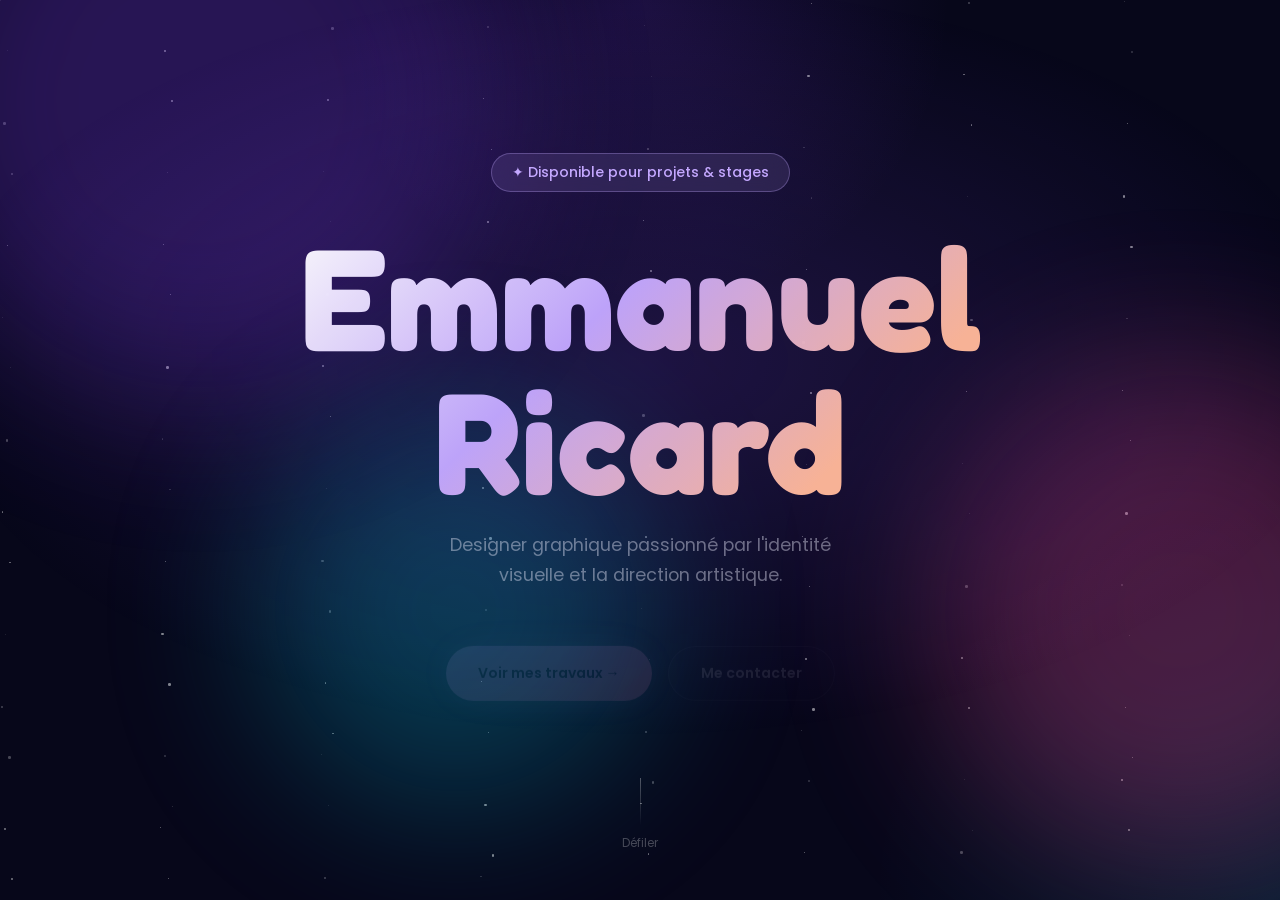
==== index.html @ 305074a3 "tab correction" ====
<!doctype html>
<html lang="fr">
<head>
  <!-- figma:head-start -->
  <meta charset="UTF-8" />
  <meta name="viewport" content="width=device-width, initial-scale=1.0" />
  <title>Emmanuel Ricard — Designer Graphique</title>
  <!-- figma:head-end -->
  <link rel="preconnect" href="https://fonts.googleapis.com" />
  <link rel="preconnect" href="https://fonts.gstatic.com" crossorigin />
  <link href="https://fonts.googleapis.com/css2?family=Fredoka:wght@400;600;700&family=Poppins:wght@300;400;500;600&display=swap" rel="stylesheet" />
  <link rel="stylesheet" href="./css/variables.css" />
  <link rel="stylesheet" href="./css/base.css" />
  <link rel="stylesheet" href="./css/layout.css" />
  <link rel="stylesheet" href="./css/composants/proj-card.css" />
  <link rel="stylesheet" href="./css/composants/caroussel.css" />
  <link rel="stylesheet" href="./css/composants/lightbox.css" />
  <link rel="stylesheet" href="./css/composants/navigation.css" />
</head>
<body>

<!-- figma:body-start -->
<!-- Stars -->
<div id="stars"></div>
<!-- Orbs -->
<div class="orb" style="width:600px;height:600px;background:#7c3aed;top:-200px;left:-100px"></div>
<div class="orb" style="width:500px;height:500px;background:#ec4899;top:40%;right:-150px"></div>
<div class="orb" style="width:400px;height:400px;background:#06b6d4;bottom:10%;left:20%"></div>

<!-- ══ ACCUEIL ══════════════════════════════════════════════════════════ -->
<div id="page-home" class="page">

  <!-- Hero -->
  <section id="hero">
    <div class="hero-badge">✦ Disponible pour projets & stages</div>
    <h1 class="hero-title">Emmanuel<br>Ricard</h1>
    <p class="hero-sub">Designer graphique passionné par l'identité visuelle et la direction artistique.</p>
    <div class="hero-btns">
      <button class="btn-primary bubble" onclick="scrollToId('work')">Voir mes travaux →</button>
      <button class="btn-ghost  bubble" onclick="scrollToId('contact')">Me contacter</button>
    </div>
    <div class="scroll-hint"><div class="scroll-line"></div>Défiler</div>
  </section>

  <!-- projets -->
  <section id="work">
    <div class="sec-header">
      <p class="label" style="color:var(--peach)">✦ Projets</p>
      <h2>Ce que je crée</h2>
    </div>
    <div class="projects-grid" id="projects-grid"></div>
  </section>

  <!-- Skills -->
  <section id="skills">
    <div class="tools-box">
      <p class="label" style="color:var(--peach)">✦ Outils</p>
      <h2 class="sec-title" style="margin-bottom:48px">Ce avec quoi je travaille.</h2>
      <div id="tools-list"></div>
    </div>
  </section>

  <!-- À propos -->
  <section id="about">
    <div class="about-grid">
      <div class="about-panel">
        <div class="about-card about-card--title">
          <p class="label" style="color:var(--lavender)">✦ À propos</p>
          <h2 class="sec-title">Designer graphique, <span>créatif et curieux.</span></h2>
        </div>
        <div class="about-card about-card--text">
          <p class="body-text">Je suis Emmanuel Ricard, étudiant en design graphique avec une passion pour les univers visuels forts et expressifs. Mon approche mêle rigueur typographique, sens des couleurs et une sensibilité aux tendances actuelles.</p>
          <p class="body-text">Je cherche à rejoindre une équipe ambitieuse où je pourrai contribuer à des projets de branding, de communication ou de design numérique.</p>
        </div>
      </div>
    </div>
  </section>

  <!-- Contact -->
  <section id="contact">
    <div class="contact-card">
      <p class="label" style="color:var(--lavender)">✦ Contact</p>
      <h2 class="contact-title">Travaillons ensemble.</h2>
      <p class="contact-sub">Tu as un projet, une mission ou un stage à proposer ? Je serais ravi d'en parler.</p>
      <div class="contact-btns">
        <a href="mailto:ricard.emmanuel@pm.me" class="btn-primary bubble">✉ ricard.emmanuel@pm.me</a>
        <a href="#" class="btn-ghost bubble">↓ Télécharger mon CV</a>
      </div>
    </div>
    <div class="footer">© 2026 Emmanuel Ricard — Designer Graphique</div>
  </section>
</div>

<!-- ══ PROJETS ════════════════════════════════════════════════════════ -->
<div id="page-project" class="page hidden">
  <div class="proj-hero">
    <img id="ph-img" src="" alt="" />
    <div class="proj-hero-overlay"></div>
    <div class="proj-hero-shimmer"></div>
    <div class="proj-hero-cat" id="ph-cat"></div>
    <div class="proj-hero-text">
      <p class="proj-hero-label" id="ph-label"></p>
      <div class="proj-hero-headline">
        <h1 class="proj-hero-title" id="ph-title"></h1>
        <p class="proj-hero-date" id="ph-date"></p>
      </div>
    </div>
  </div>

  <div class="proj-content">
    <div class="resumé-block bubble" id="ph-resumé"></div>

    <p class="label" style="color:var(--lavender);margin-bottom:24px">✦ Informations du projet</p>
    <div class="meta-grid" id="ph-meta"></div>

    <div class="desc-grid">
      <div>
        <p class="label" style="color:var(--mint);margin-bottom:20px">✦ Mandat du cours</p>
        <div class="desc-block bubble" id="ph-prof" style="background:rgba(127,240,228,.05);border:1px solid rgba(127,240,228,.15)"></div>
      </div>
      <div>
        <p class="label" style="color:var(--peach);margin-bottom:20px">✦ Ma réalisation</p>
        <div class="desc-block bubble" id="ph-perso" style="background:rgba(255,184,154,.05);border:1px solid rgba(255,184,154,.15)"></div>
      </div>
    </div>

    <div id="ph-galleries">
      <div id="ph-carousel" class="carousel" style="display:none">
        <p class="label" style="color:var(--mint);margin-bottom:20px">✦ Galerie</p>
        <div class="carousel-track-wrap">
          <div class="carousel-track" id="carousel-track"></div>
          <button class="carousel-arrow carousel-prev" id="carousel-prev">‹</button>
          <button class="carousel-arrow carousel-next" id="carousel-next">›</button>
        </div>
        <div class="carousel-dots" id="carousel-dots"></div>
        <div class="gallery-preview" id="gallery-preview"></div>
      </div>

      <div id="ph-carousel-archive" class="carousel" style="display:none">
        <p class="label" style="color:var(--peach);margin-bottom:20px">✦ Anciennes interfaces</p>
        <div class="carousel-track-wrap">
          <div class="carousel-track" id="carousel-archive-track"></div>
          <button class="carousel-arrow carousel-prev" id="carousel-archive-prev">‹</button>
          <button class="carousel-arrow carousel-next" id="carousel-archive-next">›</button>
        </div>
        <div class="carousel-dots" id="carousel-archive-dots"></div>
        <div class="gallery-preview" id="gallery-archive-preview"></div>
      </div>
    </div>

    <div id="ph-video-wrap" class="video-wrap" style="display:none">
      <p class="label" style="color:var(--lavender);margin-bottom:20px">✦ Vidéo</p>
      <div class="video-frame">
        <iframe id="ph-video" src="" allow="accelerometer; autoplay; clipboard-write; encrypted-media; gyroscope; picture-in-picture" allowfullscreen></iframe>
      </div>
    </div>

    <div id="ph-sources" class="sources-section" style="display:none">
      <p class="label" style="color:var(--lavender);margin-bottom:20px">✦ Sources</p>
      <div class="sources-grid" id="ph-sources-list"></div>
    </div>

    <div id="ph-cta" class="cta-section">
      <h2 id="ph-cta-title" class="cta-title">Expériencer le jeu</h2>
      <p id="ph-cta-sub" class="cta-sub">Disponible sur itch.io — navigateur</p>
      <a id="ph-link" href="#" target="_blank" rel="noopener noreferrer" class="btn-itch bubble">
        <span>Voir sur itch.io</span><span>↗</span>
      </a>
    </div>
  </div>
</div>

<button id="proj-top-back" class="nav-btn active proj-top-back" type="button">← Retour</button>

<!-- Burger (mobile) -->
<button id="burger-btn" aria-label="Menu">
  <span></span><span></span><span></span>
</button>
<div id="burger-menu">
  <button class="burger-item active" data-target="hero">Accueil</button>
  <button class="burger-item" data-target="work">Projets</button>
  <button class="burger-item" data-target="skills">Outils</button>
  <button class="burger-item" data-target="about">À propos</button>
  <button class="burger-item" data-target="contact">Contact</button>
</div>

<!-- bas Nav -->
<nav id="bottom-nav">
  <button class="nav-btn active" data-target="hero">Accueil</button>
  <button class="nav-btn" data-target="work">Projets</button>
  <button class="nav-btn" data-target="skills">Outils</button>
  <button class="nav-btn" data-target="about">À propos</button>
  <button class="nav-btn" data-target="contact">Contact</button>
</nav>

<!-- Projets Nav -->
<nav id="proj-nav">
  <button class="nav-btn active" id="proj-nav-back">← Retour</button>
  <div class="proj-nav-divider"></div>
  <button class="nav-btn active" id="proj-switcher-btn">
    <span class="burger-icon"><span></span><span></span><span></span></span>Projets
  </button>
</nav>

<!-- Changer projet Menu -->
<div id="proj-switcher-menu">
  <div id="proj-switcher-list"></div>
</div>
<!-- figma:body-end -->

<!-- GSAP -->
<script src="https://cdnjs.cloudflare.com/ajax/libs/gsap/3.12.5/gsap.min.js"></script>
<script src="./js/data.js?v=2"></script>
<script src="./js/main.js?v=7"></script>
</body>
</html>
---- css/variables.css ----
:root {
  --bg:       #07071a;
  --lavender: #c4a8ff;
  --peach:    #ffb89a;
  --mint:     #7ff0e4;
  --white:    #f0f0ff;
  --fd: 'Fredoka', sans-serif;
  --fb: 'Poppins', sans-serif;
}
---- css/base.css ----
*, *::before, *::after { box-sizing: border-box; margin: 0; padding: 0; }

html, body {
  height: 100%;
  min-height: 100%;
  margin: 0;
  background: var(--bg);
  color: var(--white);
  font-family: var(--fb);
  scroll-behavior: smooth;
}

body {
  overflow: hidden;
  background:
    radial-gradient(circle at top, rgba(124, 58, 237, 0.18), transparent 28%),
    radial-gradient(circle at bottom right, rgba(6, 182, 212, 0.12), transparent 26%),
    var(--bg);
}

html {
  overflow: hidden;
}

* {
  box-sizing: border-box;
  scrollbar-width: none;
}

*::-webkit-scrollbar {
  display: none;
}

img {
  display: block;
  max-width: 100%;
}

a, button, input, textarea, select {
  font: inherit;
}

button {
  border: none;
  background: none;
  color: inherit;
}

:is(a, button, input, textarea, select, [tabindex]):focus {
  outline: none;
}

:is(a, button, input, textarea, select, [tabindex]):focus-visible {
  outline: 2px solid transparent;
  box-shadow:
    0 0 0 2px rgba(7, 7, 26, .95),
    0 0 0 5px rgba(196, 168, 255, .42),
    0 0 0 9px rgba(255, 143, 212, .18);
}

#hero:focus,
#hero:focus-visible,
#work:focus,
#work:focus-visible,
#skills:focus,
#skills:focus-visible,
#about:focus,
#about:focus-visible,
#contact:focus,
#contact:focus-visible {
  outline: none;
  border-radius: 2rem;
  box-shadow:
    0 0 0 2px rgba(7, 7, 26, .95),
    0 0 0 4px rgba(127, 240, 228, .24),
    0 0 0 8px rgba(196, 168, 255, .30),
    0 0 0 12px rgba(255, 143, 212, .16);
}

body, button, a {
  -webkit-tap-highlight-color: transparent;
}

.sec-title {
  font-family: var(--fd);
}

/* ── Pages ─────────────────────────────────────────────────────── */
.page { position: fixed; inset: 0; z-index: 1; overflow-y: auto; overflow-x: hidden; scroll-snap-type: y mandatory; }
.page.hidden { display: none; }


/* ── Hero ──────────────────────────────────────────────────────── */
#hero {
  min-height: 100vh; display: flex; flex-direction: column;
  align-items: center; justify-content: center;
  padding: 64px 24px 128px; text-align: center; position: relative;
    scroll-snap-align: start;
}
#hero::before {
  content: ''; position: absolute; inset: 0; pointer-events: none;
  background: radial-gradient(ellipse 80% 60% at 50% 40%, rgba(140,80,255,.18) 0%, transparent 70%);
}
.hero-badge {
  display: inline-block; margin-bottom: 32px;
  padding: 8px 20px; border-radius: 9999px;
  background: rgba(196,168,255,.12); border: 1px solid rgba(196,168,255,.3);
  color: var(--lavender); font-size: .875rem; font-weight: 500; backdrop-filter: blur(12px);
}
.hero-title {
  font-family: var(--fd); font-weight: 700; font-size: clamp(3.5rem,12vw,9rem); line-height: 1;
  background: linear-gradient(135deg,#fff 0%,#c4a8ff 40%,#ffb89a 80%);
  -webkit-background-clip: text; -webkit-text-fill-color: transparent; background-clip: text;
  margin-bottom: 16px;
}
.hero-sub { color: rgba(240,240,255,.5); font-size: 1.1rem; line-height: 1.7; max-width: 420px; margin: 0 auto 40px; }
.hero-btns { display: flex; gap: 16px; flex-wrap: wrap; justify-content: center; }
.scroll-hint {
  position: absolute; bottom: 48px; left: 50%; transform: translateX(-50%);
  display: flex; flex-direction: column; align-items: center; gap: 8px;
  color: rgba(255,255,255,.25); font-size: .75rem;
}
.scroll-line {
  width: 1px; height: 48px;
  background: linear-gradient(to bottom, rgba(255,255,255,.3), transparent);
  animation: pulse-line 2s ease-in-out infinite;
}
@keyframes pulse-line { 0%,100%{opacity:.3} 50%{opacity:.8} }

/* ── Boutons ───────────────────────────────────────────────────── */
.btn-primary {
  padding: 16px 32px; border-radius: 9999px; border: none;
  background: linear-gradient(135deg,#c4a8ff,#ff8fd4);
  color: #07071a; font-family: var(--fb); font-weight: 600; font-size: .875rem;
  cursor: pointer; box-shadow: 0 0 40px rgba(196,168,255,.4);
  text-decoration: none; display: inline-block;
}
.btn-ghost {
  padding: 16px 32px; border-radius: 9999px;
  border: 1px solid rgba(255,255,255,.15); background: rgba(255,255,255,.06);
  color: rgba(240,240,255,.85); font-family: var(--fb); font-weight: 600;
  font-size: .875rem; cursor: pointer; backdrop-filter: blur(12px);
  text-decoration: none; display: inline-block;
}

/* ── projets ──────────────────────────────────────────────────────── */
#work { padding: 80px 24px; min-height: 100vh; scroll-snap-align: start; }

.sec-header { text-align: center; margin-bottom: 64px; }
.sec-header h2 { font-family: var(--fd); font-size: clamp(2rem,5vw,3.5rem); font-weight: 700; color: #fff; }

.projects-grid { display: grid; grid-template-columns: 1fr; gap: 20px; max-width: 1152px; margin: 0 auto; }
@media(min-width:640px) { .projects-grid { grid-template-columns: repeat(2,1fr); } }
@media(min-width:1024px){ .projects-grid { grid-template-columns: repeat(3,1fr); } }

/* ── À propos ─────────────────────────────────────────────────────── */
#about { padding: 112px 24px; min-height: 100vh; display: flex; align-items: center; scroll-snap-align: start; }
.about-grid {
  display: grid;
  grid-template-columns: 1fr;
  gap: 40px;
  max-width: 1100px;
  margin: 0 auto;
  align-items: start;
}
@media(min-width:768px){
  .about-grid {
    grid-template-columns: minmax(0, 1.8fr) auto;
    gap: 64px;
    align-items: center;
  }
}
.about-panel {
  position: relative; overflow: hidden;
  background: rgba(255,255,255,.03); border: 1px solid rgba(255,255,255,.08);
  border-radius: 2.5rem; padding: 28px; display: grid; gap: 20px;
  box-shadow: 0 0 60px rgba(140,80,255,.08);
}
.about-card {
  background: rgba(13,13,30,.35); border: 1px solid rgba(255,255,255,.08);
  border-radius: 1.5rem; padding: 26px 24px;
}
.about-card--title { background: rgba(196,168,255,.05); }
.about-card--text { background: rgba(255,255,255,.02); }
.about-card--text .body-text { margin-bottom: 0; }
.about-card--text .body-text + .body-text { margin-top: 18px; }
.about-col-title .sec-title { margin-bottom: 0; }
.about-col-stats {
  display: flex;
  flex-direction: row;
  gap: 16px;
}
@media(min-width:768px){
  .about-col-stats {
    flex-direction: column;
    gap: 12px;
  }
}

.portrait-wrap { position: relative; aspect-ratio: 3/4; max-width: 300px; margin: 0 auto; }
.portrait-card {
  width: 100%; height: 100%; border-radius: 2.5rem; position: relative;
  background: linear-gradient(145deg,#1a1030,#0d1a30);
  border: 1px solid rgba(196,168,255,.15); box-shadow: 0 0 80px rgba(140,80,255,.2);
}
.portrait-inner {
  width: 100%; height: 100%; border-radius: 2.5rem; overflow: hidden;
  position: relative; display: flex; align-items: center; justify-content: center;
}
.portrait-inner::before {
  content: ''; position: absolute; inset: 0;
  background: radial-gradient(ellipse 70% 80% at 50% 80%, rgba(196,168,255,.3) 0%, rgba(255,100,200,.15) 40%, transparent 70%);
}
.portrait-initials {
  font-family: var(--fd); font-size: 6rem; font-weight: 700; position: relative; z-index: 1;
  background: linear-gradient(135deg,#c4a8ff,#ffb89a);
  -webkit-background-clip: text; -webkit-text-fill-color: transparent; background-clip: text; opacity: .6;
}
.portrait-tag {
  position: absolute; padding: 8px 16px; border-radius: 9999px;
  font-size: .75rem; font-weight: 600;
  background: rgba(13,13,30,.85); backdrop-filter: blur(8px); white-space: nowrap;
}

.stats-grid { display: grid; grid-template-columns: repeat(3,1fr); gap: 16px; margin-top: 8px; }
.stat-card { background: rgba(196,168,255,.06); border: 1px solid rgba(196,168,255,.12); border-radius: 1rem; padding: 16px; text-align: center; }
.stat-n { font-family: var(--fd); font-size: 2rem; font-weight: 700; color: var(--lavender); }
.stat-label { font-size: .75rem; color: rgba(255,255,255,.35); margin-top: 4px; }


/* ── compétences / outils ────────────────────────────────────────────── */
#skills { padding: 80px 24px; min-height: 100vh; display: flex; align-items: center; scroll-snap-align: start; }
.tools-box {
  max-width: 960px; margin: 0 auto; position: relative; overflow: hidden;
  background: rgba(255,255,255,.03); border: 1px solid rgba(255,255,255,.08);
  border-radius: 2.5rem; padding: 64px 48px;
}
.tools-box::before {
  content: ''; position: absolute; width: 320px; height: 320px;
  background: #7c3aed; border-radius: 50%; filter: blur(80px);
  opacity: .15; top: -80px; right: -80px; pointer-events: none;
}
.tools-category { margin-bottom: 32px; }
.tools-category:last-child { margin-bottom: 0; }
.tools-category-header {
  display: flex; align-items: center; gap: 16px; margin-bottom: 14px;
}
.tools-category-label {
  font-size: .7rem; letter-spacing: .15em; text-transform: uppercase; font-weight: 600; white-space: nowrap;
}
.tools-category-line {
  flex: 1; height: 1px; background: rgba(255,255,255,.08);
}
.tools-pills { display: flex; flex-wrap: wrap; gap: 10px; }
.tool-pill {
  padding: 7px 16px; border-radius: 9999px; font-size: .875rem; font-weight: 500;
  display: inline-block; transition: transform .2s;
}
.tool-pill.mastered {
  background: rgba(196,168,255,.15); border: 1px solid rgba(196,168,255,.4);
  color: #e0d4ff;
}
.tool-pill.intermediate {
  background: rgba(127,240,228,.08); border: 1px solid rgba(127,240,228,.22);
  color: rgba(200,245,240,.7);
}
.tool-pill.beginner {
  background: rgba(255,255,255,.04); border: 1px solid rgba(255,255,255,.1);
  color: rgba(240,240,255,.35);
}


/* ── Contact ───────────────────────────────────────────────────── */
#contact { padding: 112px 24px 40px; min-height: 100vh; display: flex; flex-direction: column; justify-content: center; scroll-snap-align: start; }
.contact-card {
  max-width: 720px; margin: 0 auto; border-radius: 2.5rem;
  padding: 80px 48px; position: relative; overflow: hidden; text-align: center;
  background: linear-gradient(145deg,rgba(196,168,255,.08),rgba(255,184,154,.06));
  border: 1px solid rgba(196,168,255,.18);
}
.contact-card::before {
  content: ''; position: absolute; inset: 0; pointer-events: none;
  background: radial-gradient(ellipse 80% 60% at 50% 100%, rgba(196,168,255,.15) 0%, transparent 70%);
}
.contact-title { font-family: var(--fd); font-size: clamp(2rem,5vw,3rem); font-weight: 700; color: #fff; margin-bottom: 16px; }
.contact-sub   { color: rgba(240,240,255,.5); line-height: 1.7; max-width: 360px; margin: 0 auto 40px; }
.contact-btns  { display: flex; flex-direction: column; gap: 16px; justify-content: center; margin-bottom: 40px; }
@media(min-width:480px){ .contact-btns { flex-direction: row; } }
.social-links  { display: flex; justify-content: center; gap: 24px; }
.social-link   { font-size: .875rem; color: rgba(255,255,255,.3); text-decoration: none; transition: color .2s; }
.social-link:hover { color: var(--lavender); }
.footer        { text-align: center; margin-top: 48px; font-size: .75rem; color: rgba(255,255,255,.2); padding-bottom: 100px; }

@media (max-width: 600px) {
  #contact {
    padding: 80px 16px 32px;
  }

  .contact-card {
    width: 100%;
    padding: 48px 20px;
  }

  .contact-btns {
    width: 100%;
  }

  .contact-btns a {
    width: 100%;
    overflow-wrap: anywhere;
  }
}


/* ── page de projet ──────────────────────────────────────────────── */
.back-btn {
  position: fixed; top: 24px; left: 24px; z-index: 50;
  display: flex; align-items: center; gap: 8px;
  padding: 10px 20px; border-radius: 9999px;
  border: 1px solid rgba(255,255,255,.12); background: rgba(13,13,30,.85);
  color: rgba(240,240,255,.8); font-family: var(--fb); font-size: .875rem;
  font-weight: 500; cursor: pointer; backdrop-filter: blur(16px);
}
.proj-hero { position: relative; width: 100%; height: 55vh; min-height: 288px; overflow: hidden; }
.proj-hero img {
  width: 100%; height: 100%; object-fit: cover;
  transition: transform .6s cubic-bezier(.22,1,.36,1), filter .5s;
}
.proj-hero.cheqa-hero img { object-position: center top; }
.proj-hero:hover img { transform: scale(1.06); filter: brightness(1.07) saturate(1.1); }
.proj-hero-overlay {
  position: absolute; inset: 0;
  background: linear-gradient(to bottom,rgba(7,7,26,.3) 0%,rgba(7,7,26,.9) 75%,#07071a 100%);
  transition: background .5s;
}
.proj-hero:hover .proj-hero-overlay {
  background: linear-gradient(to bottom,rgba(7,7,26,.1) 0%,rgba(100,50,200,.18) 40%,rgba(7,7,26,.88) 75%,#07071a 100%);
}
.proj-hero-shimmer {
  position: absolute; left: 0; right: 0; top: 0; height: 1px;
  background: linear-gradient(90deg,transparent,rgba(196,168,255,.6),transparent);
  opacity: 0; transition: opacity .4s;
}
.proj-hero:hover .proj-hero-shimmer { opacity: 1; }
.proj-hero-cat {
  position: absolute; top: 32px; right: 32px; z-index: 2;
  font-size: .7rem; font-weight: 600; letter-spacing: .12em; text-transform: uppercase;
  padding: 8px 16px; border-radius: 9999px;
  background: rgba(196,168,255,.13); color: var(--lavender);
  border: 1px solid rgba(196,168,255,.44); backdrop-filter: blur(12px);
}
.proj-hero-text {
  position: absolute; bottom: 40px; left: 0; right: 0; z-index: 2;
  padding: 0 24px; max-width: 960px; margin: 0 auto;
}
.proj-hero-label { font-size: .7rem; letter-spacing: .15em; text-transform: uppercase; color: var(--lavender); margin-bottom: 12px; }
.proj-hero-headline {
  display: flex; align-items: flex-end; justify-content: space-between; gap: 16px; flex-wrap: wrap;
}
.proj-hero-title {
  font-family: var(--fd); font-weight: 700; font-size: clamp(2.5rem,7vw,5rem); line-height: 1.05;
  background: linear-gradient(135deg,#fff 0%,#c4a8ff 50%,#ffb89a 100%);
  -webkit-background-clip: text; -webkit-text-fill-color: transparent; background-clip: text;
  margin: 0;
}
.proj-hero-date {
  display: none;
}
.proj-content { max-width: 896px; margin: 0 auto; padding: 0 24px 128px; position: relative; z-index: 2; }
.resumé-block {
  margin: 40px 0; padding: 20px 24px; border-radius: 1rem;
  background: rgba(196,168,255,.07); border: 1px solid rgba(196,168,255,.18);
  border-left: 3px solid var(--lavender); color: rgba(240,240,255,.7);
  font-size: .875rem; line-height: 1.7; font-style: italic;
}
.resumé-label { color: var(--lavender); font-style: normal; font-weight: 600; }
.meta-grid { display: grid; grid-template-columns: 1fr; gap: 16px; margin-bottom: 56px; }
@media(min-width:480px){ .meta-grid { grid-template-columns: repeat(2,1fr); } }
@media(min-width:768px){ .meta-grid { grid-template-columns: repeat(3,1fr); } }
.meta-card { border-radius: 1rem; padding: 20px; background: rgba(255,255,255,.04); border: 1px solid rgba(255,255,255,.08); }
.meta-lbl  { font-size: .65rem; font-weight: 500; text-transform: uppercase; letter-spacing: .12em; color: rgba(255,255,255,.3); margin-bottom: 6px; }
.meta-val  { font-size: .875rem; font-weight: 500; color: rgba(240,240,255,.85); }
.desc-grid { display: grid; grid-template-columns: 1fr; gap: 32px; margin-bottom: 56px; }
@media(min-width:768px){ .desc-grid { grid-template-columns: 1fr 1fr; } }
.desc-block { border-radius: 1rem; padding: 24px; }
.desc-block p { color: rgba(240,240,255,.65); line-height: 1.8; font-size: .9rem; }
.video-wrap { margin-bottom: 56px; }
---- css/layout.css ----
/* ── étoiles & Orbes ──────────────────────────────────────────────── */
#stars { position: fixed; inset: 0; pointer-events: none; z-index: 0; }
.star  { position: absolute; border-radius: 50%; background: #fff; }
.orb   { position: fixed; border-radius: 50%; filter: blur(80px); opacity: .28; pointer-events: none; z-index: 0; }
---- css/composants/proj-card.css ----
.proj-card {
  position: relative; border-radius: 1.5rem; overflow: hidden;
  cursor: pointer; min-height: 220px; display: flex; flex-direction: column;
  box-shadow: 0 8px 32px -8px rgba(0,0,0,.5);
}
.proj-card-bg    { position: absolute; inset: 0; opacity: .48; transition: opacity .4s; }
.proj-card:hover .proj-card-bg { opacity: .63; }
.proj-card-dark  { position: absolute; inset: 0; background: rgba(13,13,26,.8); backdrop-filter: blur(4px); }
.proj-card-glow  { position: absolute; bottom: -48px; right: -48px; width: 160px; height: 160px; border-radius: 50%; filter: blur(50px); opacity: 0; transform: scale(.5); }
.proj-card-body  { position: relative; padding: 28px; display: flex; flex-direction: column; gap: 16px; height: 100%; }
.proj-card-top   { display: flex; align-items: flex-start; justify-content: space-between; }
.proj-cat { font-size: .7rem; font-weight: 600; letter-spacing: .12em; text-transform: uppercase; padding: 4px 12px; border-radius: 9999px; }
.proj-year { font-size: .75rem; color: rgba(255,255,255,.3); }
.proj-title { font-family: var(--fd); font-size: 1.1rem; font-weight: 600; color: #fff; line-height: 1.3; margin-bottom: 6px; }
.proj-desc  { font-size: .8rem; color: rgba(255,255,255,.45); line-height: 1.6; }
.proj-link  { margin-top: auto; font-size: .8rem; font-weight: 500; color: rgba(255,255,255,.3); display: flex; align-items: center; gap: 6px; }
.proj-arrow { display: inline-block; }
---- css/composants/caroussel.css ----
/* ── Caroussel ──────────────────────────────────────────────────── */
.carousel { margin-bottom: 56px; }
.gallery-preview {
  display: flex; flex-wrap: wrap; justify-content: center; gap: 12px; margin-top: 18px;
}
.gallery-preview-item {
  width: 120px; height: 120px; padding: 0; border: 1px solid rgba(255,255,255,.12);
  border-radius: 1rem; overflow: hidden; background: rgba(255,255,255,.03); cursor: pointer;
  flex: 0 0 auto; transition: transform .2s, border-color .2s, box-shadow .2s, opacity .2s;
}
.gallery-preview-item:hover {
  transform: translateY(-2px); border-color: rgba(196,168,255,.45);
  box-shadow: 0 12px 24px rgba(196,168,255,.14);
}
.gallery-preview-item.active {
  border-color: rgba(196,168,255,.8); box-shadow: 0 0 0 2px rgba(196,168,255,.35), 0 12px 28px rgba(196,168,255,.22);
  transform: scale(1.02);
}
.gallery-preview-item img {
  display: block; width: 100%; height: 100%; object-fit: cover; object-position: center;
}
#ph-galleries { display: block; }
@media(min-width:900px) and (orientation:landscape){
  #ph-galleries {
    display: grid;
    grid-template-columns: repeat(2, minmax(0, 1fr));
    gap: 32px;
    align-items: start;
  }
  #ph-galleries.wide-gallery {
    display: block;
  }
}
.carousel-track-wrap {
  position: relative; border-radius: 1.5rem; overflow: hidden;
  height: 480px; border: 1px solid rgba(196,168,255,.15);
  box-shadow: 0 0 60px rgba(196,168,255,.1);
}
.carousel-track {
  display: flex; width: 100%; height: 100%;
  transition: transform .7s cubic-bezier(.77,0,.18,1);
}
.carousel-slide {
  width: 100%; min-width: 100%; height: 100%; position: relative;
  flex: 0 0 100%;
}
@media(max-width:600px){
  .carousel-track-wrap { height: auto; aspect-ratio: 16/9; }
}
.carousel-slide img {
  width: 100%; height: 100%; object-fit: cover; display: block; cursor: zoom-in;
}
.carousel.cheqa-gallery .carousel-track-wrap {
  width: min(100%, calc(min(720px, 78vh) * var(--gallery-ratio, .46)));
  height: auto;
  aspect-ratio: var(--gallery-ratio, .46);
  box-sizing: border-box;
  margin-inline: auto;
  background: rgba(7,7,26,.45);
}
.carousel.cheqa-gallery .carousel-track {
  width: 100%;
  min-width: 0;
}
.carousel.cheqa-gallery .carousel-slide {
  min-width: 100%;
  max-width: 100%;
  overflow: hidden;
}
.carousel.cheqa-gallery .carousel-slide img {
  object-fit: contain;
  max-width: 100%;
  max-height: 100%;
}
.carousel.kombucha-gallery .carousel-track-wrap {
  width: 100%;
  height: auto;
  aspect-ratio: 16 / 9;
  margin-inline: 0;
}
.wide-gallery .carousel.kombucha-gallery .carousel-track-wrap {
  margin-inline: auto;
}
.carousel.kombucha-gallery .carousel-slide img {
  object-fit: cover;
}
.carousel.spaces-gallery .carousel-track-wrap {
  width: 100%;
  height: auto;
  aspect-ratio: 16 / 9;
  margin-inline: 0;
}
.wide-gallery .carousel.spaces-gallery .carousel-track-wrap {
  margin-inline: auto;
}
.carousel.spaces-gallery .carousel-slide img {
  object-fit: cover;
}
.carousel.proton-gallery .carousel-track-wrap {
  width: min(100%, calc(min(720px, 78vh) * var(--gallery-ratio, .56)));
  height: auto;
  aspect-ratio: var(--gallery-ratio, .56);
  box-sizing: border-box;
  margin-inline: auto;
  background: rgba(7,7,26,.45);
}
.carousel.proton-gallery .carousel-track {
  width: 100%;
  min-width: 0;
}
.carousel.proton-gallery .carousel-slide {
  min-width: 100%;
  max-width: 100%;
  overflow: hidden;
}
.carousel.proton-gallery .carousel-slide img {
  object-fit: contain;
  max-width: 100%;
  max-height: 100%;
}
@media(max-width:600px){
  .carousel.cheqa-gallery .carousel-track-wrap {
    width: min(100%, calc(min(720px, 78vh) * var(--gallery-ratio, .46)));
  }
}
.carousel-slide-overlay {
  position: absolute; inset: 0;
  background: linear-gradient(to top, rgba(7,7,26,.5) 0%, transparent 50%);
  pointer-events: none;
}
.carousel-caption {
  position: absolute;
  right: 24px;
  bottom: 18px;
  left: 24px;
  z-index: 2;
  margin: 0;
  color: rgba(255,255,255,.92);
  font-size: .8rem;
  line-height: 1.4;
  text-align: center;
  text-shadow: 0 2px 8px rgba(0,0,0,.8);
}
.carousel-arrow {
  position: absolute; top: 50%; transform: translateY(-50%);
  z-index: 10; width: 42px; height: 42px; border-radius: 50%; border: none;
  background: rgba(7,7,26,.8); backdrop-filter: blur(12px);
  border: 1px solid rgba(255,255,255,.35); color: rgba(255,255,255,.96);
  box-shadow: 0 8px 24px rgba(0,0,0,.45), inset 0 0 0 1px rgba(255,255,255,.08);
  font-size: 2.4rem; cursor: pointer; display: flex; align-items: center;
  justify-content: center; transition: background .2s, transform .2s, color .2s;
}
.carousel-arrow:hover { background: rgba(196,168,255,.25); color: #fff; transform: translateY(-50%) scale(1.05); }
.carousel-prev { left: 14px; }
.carousel-next { right: 14px; }
.carousel-dots {
  display: flex; justify-content: center; gap: 8px; margin-top: 14px;
}
.carousel-dot {
  width: 10px; height: 10px; border-radius: 9999px;
  background: rgba(255,255,255,.2); border: none; cursor: pointer;
  transition: background .3s, width .3s;
}
.carousel-dot.active { background: linear-gradient(90deg,#c4a8ff,#ff8fd4); width: 20px; }

.sources-section { margin: 8px 0 56px; }
.sources-grid { display: grid; grid-template-columns: repeat(2, minmax(0, 1fr)); gap: 16px; }
.source-card {
  padding: 20px 24px; border-radius: 1.25rem;
  background: rgba(196,168,255,.06); border: 1px solid rgba(196,168,255,.14);
}
.source-label {
  margin-bottom: 8px; color: var(--lavender); font-size: .7rem;
  font-weight: 600; letter-spacing: .12em; text-transform: uppercase;
}
.source-value { color: rgba(240,240,255,.68); font-size: .875rem; line-height: 1.6; }
@media(max-width:600px){ .sources-grid { grid-template-columns: 1fr; } }
---- css/composants/navigation.css ----
/* ── Nav du bas ────────────────────────────────────────────────── */
#bottom-nav {
  position: fixed; bottom: 24px; left: 50%; transform: translateX(-50%);
  z-index: 100; display: flex; gap: 4px; padding: 12px;
  border-radius: 9999px;
  background: rgba(13,13,30,.85); backdrop-filter: blur(24px);
  border: 1px solid rgba(255,255,255,.1);
  box-shadow: 0 8px 40px rgba(0,0,0,.5);
  white-space: nowrap;
}
.nav-btn {
  padding: 10px 20px; border-radius: 9999px; border: none;
  background: transparent; color: rgba(255,255,255,.45);
  font-family: var(--fb); font-size: .875rem; font-weight: 500; cursor: pointer;
  transition: background .25s ease, color .25s ease, box-shadow .25s ease, transform .2s ease;
}
.nav-btn.active {
  transition: background .25s ease, color .25s ease, box-shadow .25s ease;
}



/* ── Burger (mobile) ───────────────────────────────────────────── */
#burger-btn {
  display: none;
  position: fixed; bottom: 24px; right: 24px; z-index: 200;
  width: 52px; height: 52px; border-radius: 9999px; border: none;
  background: rgba(13,13,30,.85); backdrop-filter: blur(24px);
  border: 1px solid rgba(255,255,255,.1); box-shadow: 0 8px 40px rgba(0,0,0,.5);
  flex-direction: column; align-items: center; justify-content: center; gap: 5px;
  cursor: pointer;
}
#burger-btn span {
  display: block; width: 20px; height: 2px; border-radius: 2px;
  background: rgba(255,255,255,.7); transition: transform .3s, opacity .3s;
}
#burger-btn.open span:nth-child(1) { transform: translateY(7px) rotate(45deg); }
#burger-btn.open span:nth-child(2) { opacity: 0; }
#burger-btn.open span:nth-child(3) { transform: translateY(-7px) rotate(-45deg); }

#burger-menu {
  display: none;
  position: fixed; bottom: 88px; right: 24px; z-index: 199;
  flex-direction: column; gap: 6px;
  opacity: 0; transform: translateY(12px);
  transition: opacity .25s, transform .25s;
  pointer-events: none;
}
#burger-menu.open {
  opacity: 1; transform: translateY(0); pointer-events: auto;
}
.burger-item {
  padding: 12px 24px; border-radius: 9999px; border: none;
  background: rgba(13,13,30,.85); backdrop-filter: blur(24px);
  border: 1px solid rgba(255,255,255,.1); box-shadow: 0 4px 20px rgba(0,0,0,.4);
  color: rgba(255,255,255,.55); font-family: var(--fb); font-size: .875rem;
  font-weight: 500; cursor: pointer; text-align: center;
  transition: color .2s;
}
.burger-item.active {
  background: linear-gradient(135deg,#c4a8ff,#ff8fd4);
  color: #07071a; box-shadow: 0 0 20px rgba(196,168,255,.5);
}

@media (max-width: 600px) {
  #bottom-nav { display: none !important; }
  #burger-btn { display: flex; }
  #burger-menu { display: flex; }
}


/* ── navigation des projets ──────────────────────────────────────────── */
#proj-nav {
  display: none; position: fixed; bottom: 24px; left: 50%; transform: translateX(-50%);
  z-index: 100; padding: 12px; border-radius: 9999px;
  background: rgba(13,13,30,.85); backdrop-filter: blur(24px);
  border: 1px solid rgba(255,255,255,.1); box-shadow: 0 8px 40px rgba(0,0,0,.5);
  align-items: center; gap: 8px;
}
#proj-nav .nav-btn { display: flex; align-items: center; gap: 6px; padding: 10px 20px; white-space: nowrap; }
.proj-top-back {
  display: none;
  position: fixed;
  top: 24px;
  left: 24px;
  z-index: 100;
  align-items: center;
  gap: 6px;
  padding: 10px 20px;
  white-space: nowrap;
  background: linear-gradient(135deg,#c4a8ff,#ff8fd4);
  color: #07071a;
  box-shadow: 0 0 20px rgba(196,168,255,.5);
}
.proj-nav-divider { width: 1px; height: 24px; background: rgba(255,255,255,.12); }
.burger-icon { display: flex; flex-direction: column; gap: 4px; }
.burger-icon span { display: block; width: 16px; height: 2px; background: currentColor; border-radius: 2px; }

#proj-switcher-menu {
  position: fixed; bottom: 100px; left: 50%; transform: translateX(-50%);
  z-index: 99; width: min(480px, calc(100vw - 48px));
  background: rgba(13,13,30,.92); backdrop-filter: blur(32px);
  border: 1px solid rgba(255,255,255,.1); border-radius: 1.5rem;
  box-shadow: 0 16px 60px rgba(0,0,0,.6);
  padding: 16px; display: flex; flex-direction: column; gap: 10px;
  opacity: 0; pointer-events: none;
  transition: opacity .25s, transform .25s;
  transform: translateX(-50%) translateY(10px);
}
#proj-switcher-menu.open {
  opacity: 1; pointer-events: auto;
  transform: translateX(-50%) translateY(0);
}

.switcher-card {
  display: flex; align-items: center; gap: 14px;
  padding: 10px; border-radius: 1rem; cursor: pointer;
  border: 1px solid transparent;
  transition: background .2s, border-color .2s;
}
.switcher-card:hover { background: rgba(255,255,255,.06); border-color: rgba(255,255,255,.1); }
.switcher-card.current { background: rgba(196,168,255,.08); border-color: rgba(196,168,255,.2); }
.switcher-thumb {
  width: 72px; height: 52px; border-radius: .625rem; flex-shrink: 0;
  overflow: hidden; position: relative;
}
.switcher-thumb-bg {
  position: absolute; inset: 0; opacity: .7;
}
.switcher-thumb-overlay {
  position: absolute; inset: 0; background: rgba(7,7,26,.35);
}
.switcher-info { flex: 1; min-width: 0; }
.switcher-cat {
  font-size: .65rem; font-weight: 600; letter-spacing: .1em;
  text-transform: uppercase; margin-bottom: 4px;
}
.switcher-title {
  font-family: var(--fd); font-size: .95rem; font-weight: 600;
  color: rgba(240,240,255,.9); white-space: nowrap; overflow: hidden; text-overflow: ellipsis;
}
.switcher-badge {
  font-size: .65rem; padding: 3px 8px; border-radius: 9999px;
  background: rgba(196,168,255,.15); color: var(--lavender);
  border: 1px solid rgba(196,168,255,.3); white-space: nowrap; flex-shrink: 0;
}
.nav-btn.active {
  background: linear-gradient(135deg,#c4a8ff,#ff8fd4);
  color: #07071a; box-shadow: 0 0 20px rgba(196,168,255,.5);
}
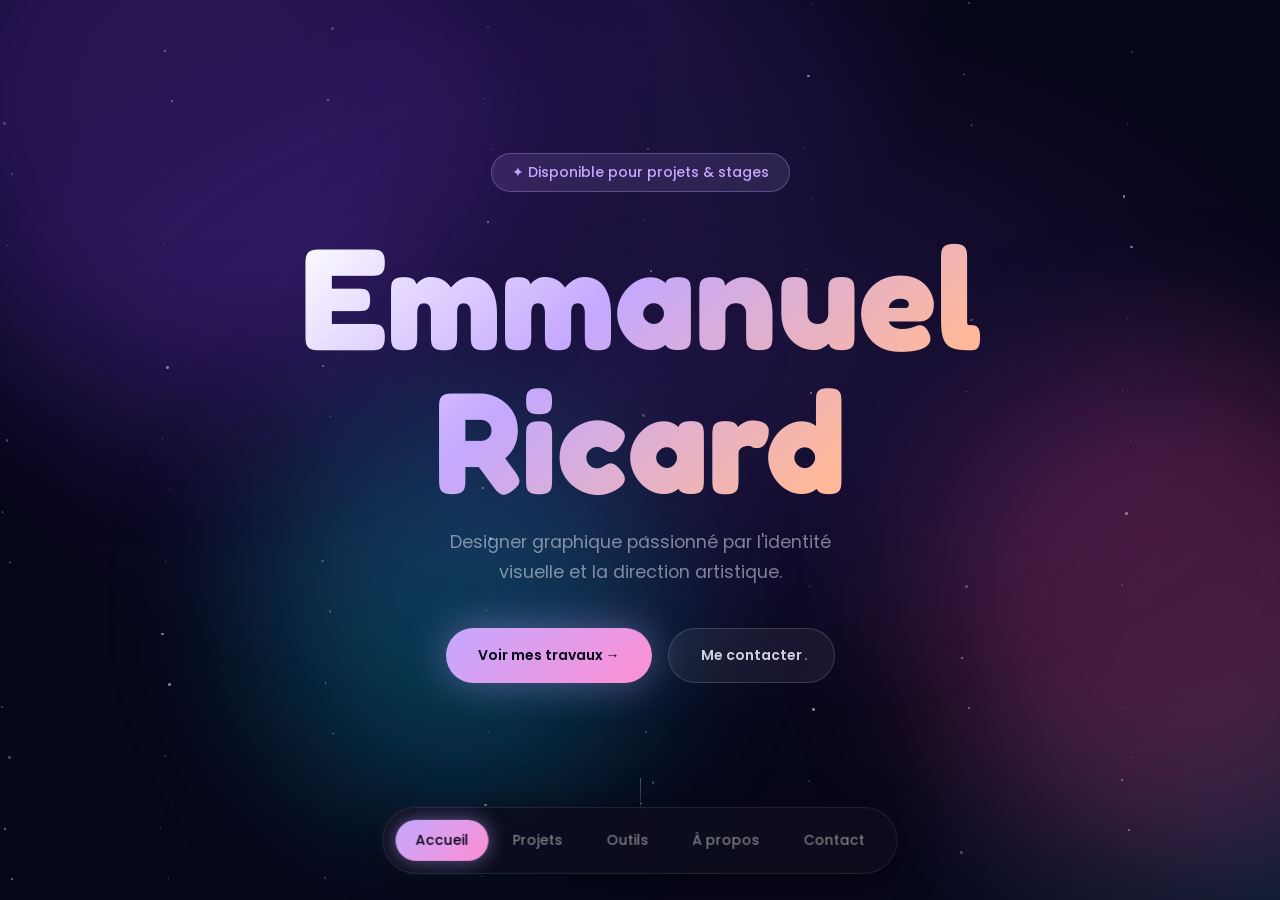
==== commit 39ebeed0: "Merge branch 'main' of https://github.com/atplab/portfolio-emmanuel-ricard" ====
--- a/index.html
+++ b/index.html
@@ -1,6 +1,7 @@
 <!doctype html>
 <html lang="fr">
 <head>
+  <meta name="robots" content="noindex, nofollow">
   <!-- figma:head-start -->
   <meta charset="UTF-8" />
   <meta name="viewport" content="width=device-width, initial-scale=1.0" />
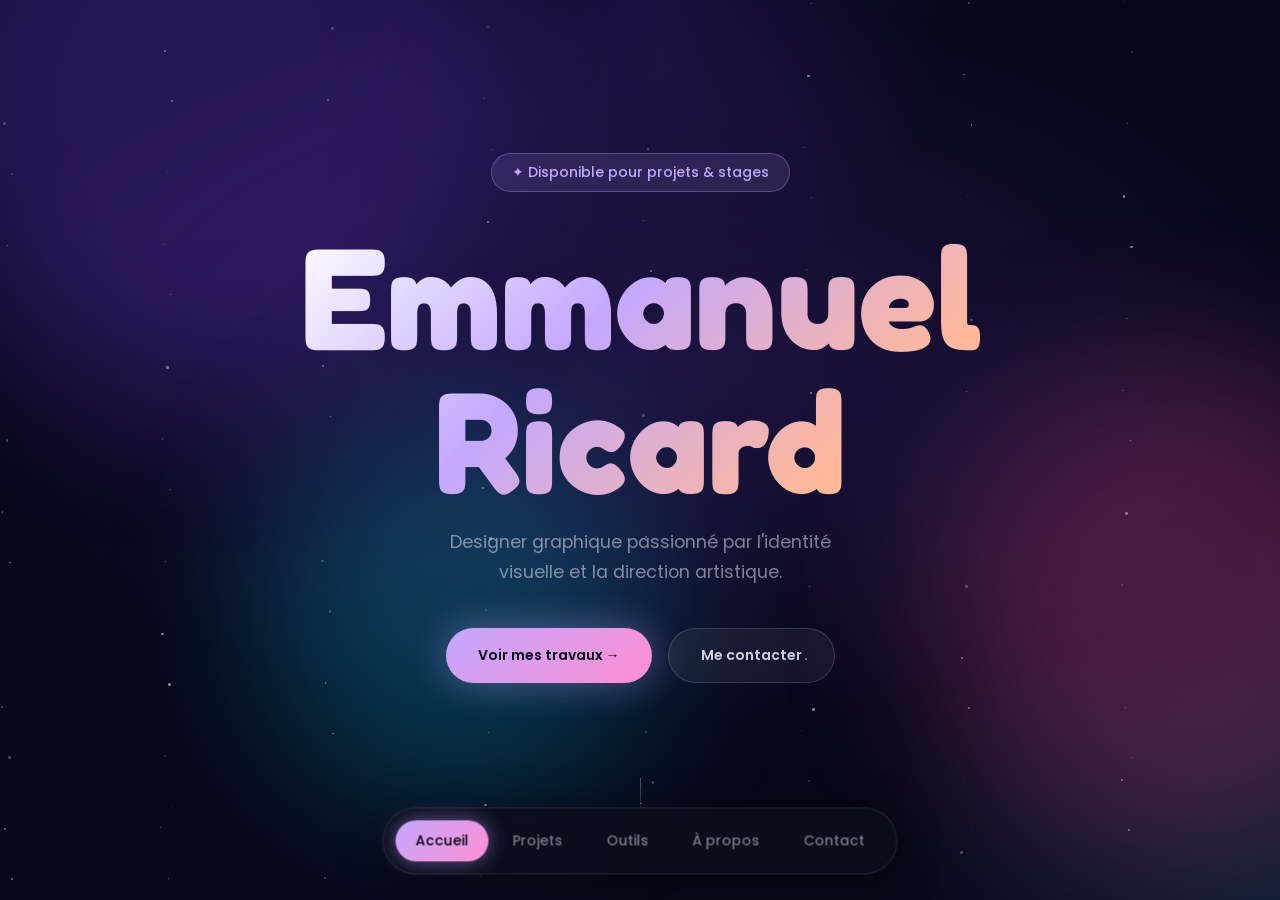
==== commit 7e01e917: "mettre CV" ====
--- a/index.html
+++ b/index.html
@@ -85,7 +85,7 @@
       <p class="contact-sub">Tu as un projet, une mission ou un stage à proposer ? Je serais ravi d'en parler.</p>
       <div class="contact-btns">
         <a href="mailto:ricard.emmanuel@pm.me" class="btn-primary bubble">✉ ricard.emmanuel@pm.me</a>
-        <a href="#" class="btn-ghost bubble">↓ Télécharger mon CV</a>
+        <a href="./assets/Ricard_Emmanuel_CV.pdf" class="btn-ghost bubble" download="Ricard_Emmanuel_CV.pdf">↓ Télécharger mon CV</a>
       </div>
     </div>
     <div class="footer">© 2026 Emmanuel Ricard — Designer Graphique</div>
--- a/css/base.css
+++ b/css/base.css
@@ -326,7 +326,7 @@
   width: 100%; height: 100%; object-fit: cover;
   transition: transform .6s cubic-bezier(.22,1,.36,1), filter .5s;
 }
-.proj-hero.cheqa-hero img { object-position: center top; }
+.proj-hero.cheqa-hero img { object-position: center 6%; }
 .proj-hero:hover img { transform: scale(1.06); filter: brightness(1.07) saturate(1.1); }
 .proj-hero-overlay {
   position: absolute; inset: 0;
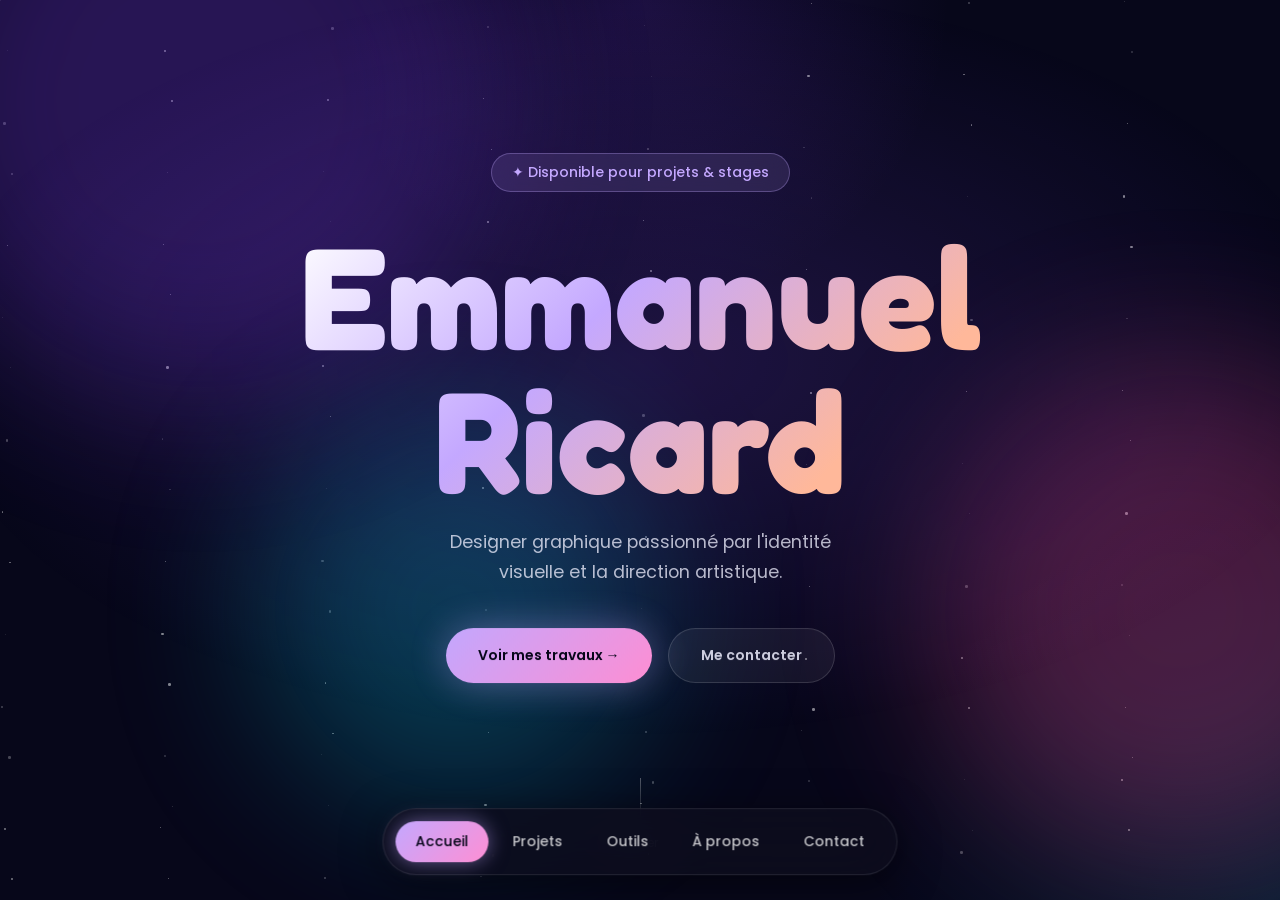
==== commit 009f852d: "séparer image projet ligne" ====
--- a/index.html
+++ b/index.html
@@ -2,11 +2,9 @@
 <html lang="fr">
 <head>
   <meta name="robots" content="noindex, nofollow">
-  <!-- figma:head-start -->
   <meta charset="UTF-8" />
   <meta name="viewport" content="width=device-width, initial-scale=1.0" />
   <title>Emmanuel Ricard — Designer Graphique</title>
-  <!-- figma:head-end -->
   <link rel="preconnect" href="https://fonts.googleapis.com" />
   <link rel="preconnect" href="https://fonts.gstatic.com" crossorigin />
   <link href="https://fonts.googleapis.com/css2?family=Fredoka:wght@400;600;700&family=Poppins:wght@300;400;500;600&display=swap" rel="stylesheet" />
@@ -20,10 +18,9 @@
 </head>
 <body>
 
-<!-- figma:body-start -->
-<!-- Stars -->
+<!-- Fond animé du site : étoiles + orbes lumineux -->
 <div id="stars"></div>
-<!-- Orbs -->
+<!-- Orbes décoratifs placés en arrière-plan -->
 <div class="orb" style="width:600px;height:600px;background:#7c3aed;top:-200px;left:-100px"></div>
 <div class="orb" style="width:500px;height:500px;background:#ec4899;top:40%;right:-150px"></div>
 <div class="orb" style="width:400px;height:400px;background:#06b6d4;bottom:10%;left:20%"></div>
@@ -31,7 +28,7 @@
 <!-- ══ ACCUEIL ══════════════════════════════════════════════════════════ -->
 <div id="page-home" class="page">
 
-  <!-- Hero -->
+  <!-- Accueil : présentation principale et accès rapide aux sections -->
   <section id="hero">
     <div class="hero-badge">✦ Disponible pour projets & stages</div>
     <h1 class="hero-title">Emmanuel<br>Ricard</h1>
@@ -43,7 +40,7 @@
     <div class="scroll-hint"><div class="scroll-line"></div>Défiler</div>
   </section>
 
-  <!-- projets -->
+  <!-- Grille des projets cliquables -->
   <section id="work">
     <div class="sec-header">
       <p class="label" style="color:var(--peach)">✦ Projets</p>
@@ -52,7 +49,7 @@
     <div class="projects-grid" id="projects-grid"></div>
   </section>
 
-  <!-- Skills -->
+  <!-- Outils et logiciels utilisés -->
   <section id="skills">
     <div class="tools-box">
       <p class="label" style="color:var(--peach)">✦ Outils</p>
@@ -61,7 +58,7 @@
     </div>
   </section>
 
-  <!-- À propos -->
+  <!-- Présentation personnelle et intention du portfolio -->
   <section id="about">
     <div class="about-grid">
       <div class="about-panel">
@@ -77,7 +74,7 @@
     </div>
   </section>
 
-  <!-- Contact -->
+  <!-- Coordonnées et téléchargement du CV -->
   <section id="contact">
     <div class="contact-card">
       <p class="label" style="color:var(--lavender)">✦ Contact</p>
@@ -88,12 +85,14 @@
         <a href="./assets/Ricard_Emmanuel_CV.pdf" class="btn-ghost bubble" download="Ricard_Emmanuel_CV.pdf">↓ Télécharger mon CV</a>
       </div>
     </div>
+
+
     <div class="footer">© 2026 Emmanuel Ricard — Designer Graphique</div>
   </section>
 </div>
-
 <!-- ══ PROJETS ════════════════════════════════════════════════════════ -->
 <div id="page-project" class="page hidden">
+  <!-- En-tête du projet -->
   <div class="proj-hero">
     <img id="ph-img" src="" alt="" />
     <div class="proj-hero-overlay"></div>
@@ -108,6 +107,10 @@
     </div>
   </div>
 
+  <!-- Séparation visuelle entre l'image bannière et le contenu du projet -->
+  <div class="proj-divider" aria-hidden="true"></div>
+
+  <!-- Contenu détaillé du projet sélectionné -->
   <div class="proj-content">
     <div class="resumé-block bubble" id="ph-resumé"></div>
 
@@ -125,6 +128,7 @@
       </div>
     </div>
 
+    <!-- Carrousels et galeries d'images du projet -->
     <div id="ph-galleries">
       <div id="ph-carousel" class="carousel" style="display:none">
         <p class="label" style="color:var(--mint);margin-bottom:20px">✦ Galerie</p>
@@ -149,6 +153,7 @@
       </div>
     </div>
 
+    <!-- Vidéo intégrée du projet-->
     <div id="ph-video-wrap" class="video-wrap" style="display:none">
       <p class="label" style="color:var(--lavender);margin-bottom:20px">✦ Vidéo</p>
       <div class="video-frame">
@@ -156,11 +161,13 @@
       </div>
     </div>
 
+    <!-- Sources et références du projet -->
     <div id="ph-sources" class="sources-section" style="display:none">
       <p class="label" style="color:var(--lavender);margin-bottom:20px">✦ Sources</p>
       <div class="sources-grid" id="ph-sources-list"></div>
     </div>
 
+    <!-- lien vers la page externe du projet -->
     <div id="ph-cta" class="cta-section">
       <h2 id="ph-cta-title" class="cta-title">Expériencer le jeu</h2>
       <p id="ph-cta-sub" class="cta-sub">Disponible sur itch.io — navigateur</p>
@@ -173,7 +180,7 @@
 
 <button id="proj-top-back" class="nav-btn active proj-top-back" type="button">← Retour</button>
 
-<!-- Burger (mobile) -->
+<!-- Navigation mobile compacte -->
 <button id="burger-btn" aria-label="Menu">
   <span></span><span></span><span></span>
 </button>
@@ -185,7 +192,7 @@
   <button class="burger-item" data-target="contact">Contact</button>
 </div>
 
-<!-- bas Nav -->
+<!-- Navigation principale -->
 <nav id="bottom-nav">
   <button class="nav-btn active" data-target="hero">Accueil</button>
   <button class="nav-btn" data-target="work">Projets</button>
@@ -194,7 +201,7 @@
   <button class="nav-btn" data-target="contact">Contact</button>
 </nav>
 
-<!-- Projets Nav -->
+<!-- Navigation en vue projet -->
 <nav id="proj-nav">
   <button class="nav-btn active" id="proj-nav-back">← Retour</button>
   <div class="proj-nav-divider"></div>
@@ -203,11 +210,10 @@
   </button>
 </nav>
 
-<!-- Changer projet Menu -->
+<!-- Sélecteur pour passer rapidement d'un projet à l'autre -->
 <div id="proj-switcher-menu">
   <div id="proj-switcher-list"></div>
 </div>
-<!-- figma:body-end -->
 
 <!-- GSAP -->
 <script src="https://cdnjs.cloudflare.com/ajax/libs/gsap/3.12.5/gsap.min.js"></script>
--- a/css/variables.css
+++ b/css/variables.css
@@ -1,4 +1,5 @@
 
+/* Variables globales de couleurs et de typographies. */
 :root {
   --bg:       #07071a;
   --lavender: #c4a8ff;
--- a/css/base.css
+++ b/css/base.css
@@ -1,3 +1,4 @@
+/* Base globale : remet les marges à zéro et garde un calcul de taille prévisible. */
 *, *::before, *::after { box-sizing: border-box; margin: 0; padding: 0; }
 
 html, body {
@@ -85,12 +86,12 @@
   font-family: var(--fd);
 }
 
-/* ── Pages ─────────────────────────────────────────────────────── */
+/* Pages en plein écran : une page d'accueil et une page projet. */
 .page { position: fixed; inset: 0; z-index: 1; overflow-y: auto; overflow-x: hidden; scroll-snap-type: y mandatory; }
 .page.hidden { display: none; }
 
 
-/* ── Hero ──────────────────────────────────────────────────────── */
+/* Section d'accueil principale. */
 #hero {
   min-height: 100vh; display: flex; flex-direction: column;
   align-items: center; justify-content: center;
@@ -113,12 +114,12 @@
   -webkit-background-clip: text; -webkit-text-fill-color: transparent; background-clip: text;
   margin-bottom: 16px;
 }
-.hero-sub { color: rgba(240,240,255,.5); font-size: 1.1rem; line-height: 1.7; max-width: 420px; margin: 0 auto 40px; }
+.hero-sub { color: rgba(240,240,255,.75); font-size: 1.1rem; line-height: 1.7; max-width: 420px; margin: 0 auto 40px; }
 .hero-btns { display: flex; gap: 16px; flex-wrap: wrap; justify-content: center; }
 .scroll-hint {
   position: absolute; bottom: 48px; left: 50%; transform: translateX(-50%);
   display: flex; flex-direction: column; align-items: center; gap: 8px;
-  color: rgba(255,255,255,.25); font-size: .75rem;
+  color: rgba(255,255,255,.7); font-size: .75rem;
 }
 .scroll-line {
   width: 1px; height: 48px;
@@ -127,7 +128,7 @@
 }
 @keyframes pulse-line { 0%,100%{opacity:.3} 50%{opacity:.8} }
 
-/* ── Boutons ───────────────────────────────────────────────────── */
+/* Styles des boutons principaux du site. */
 .btn-primary {
   padding: 16px 32px; border-radius: 9999px; border: none;
   background: linear-gradient(135deg,#c4a8ff,#ff8fd4);
@@ -143,7 +144,7 @@
   text-decoration: none; display: inline-block;
 }
 
-/* ── projets ──────────────────────────────────────────────────────── */
+/* Grille des projets sur la page d'accueil. */
 #work { padding: 80px 24px; min-height: 100vh; scroll-snap-align: start; }
 
 .sec-header { text-align: center; margin-bottom: 64px; }
@@ -153,7 +154,7 @@
 @media(min-width:640px) { .projects-grid { grid-template-columns: repeat(2,1fr); } }
 @media(min-width:1024px){ .projects-grid { grid-template-columns: repeat(3,1fr); } }
 
-/* ── À propos ─────────────────────────────────────────────────────── */
+/* Bloc de présentation personnelle. */
 #about { padding: 112px 24px; min-height: 100vh; display: flex; align-items: center; scroll-snap-align: start; }
 .about-grid {
   display: grid;
@@ -225,10 +226,10 @@
 .stats-grid { display: grid; grid-template-columns: repeat(3,1fr); gap: 16px; margin-top: 8px; }
 .stat-card { background: rgba(196,168,255,.06); border: 1px solid rgba(196,168,255,.12); border-radius: 1rem; padding: 16px; text-align: center; }
 .stat-n { font-family: var(--fd); font-size: 2rem; font-weight: 700; color: var(--lavender); }
-.stat-label { font-size: .75rem; color: rgba(255,255,255,.35); margin-top: 4px; }
-
-
-/* ── compétences / outils ────────────────────────────────────────────── */
+.stat-label { font-size: .75rem; color: rgba(255,255,255,.7); margin-top: 4px; }
+
+
+/* Liste des outils classés par niveau. */
 #skills { padding: 80px 24px; min-height: 100vh; display: flex; align-items: center; scroll-snap-align: start; }
 .tools-box {
   max-width: 960px; margin: 0 auto; position: relative; overflow: hidden;
@@ -266,7 +267,7 @@
 }
 .tool-pill.beginner {
   background: rgba(255,255,255,.04); border: 1px solid rgba(255,255,255,.1);
-  color: rgba(240,240,255,.35);
+  color: rgba(240,240,255,.75);
 }
 
 
@@ -283,13 +284,13 @@
   background: radial-gradient(ellipse 80% 60% at 50% 100%, rgba(196,168,255,.15) 0%, transparent 70%);
 }
 .contact-title { font-family: var(--fd); font-size: clamp(2rem,5vw,3rem); font-weight: 700; color: #fff; margin-bottom: 16px; }
-.contact-sub   { color: rgba(240,240,255,.5); line-height: 1.7; max-width: 360px; margin: 0 auto 40px; }
+.contact-sub   { color: rgba(240,240,255,.75); line-height: 1.7; max-width: 360px; margin: 0 auto 40px; }
 .contact-btns  { display: flex; flex-direction: column; gap: 16px; justify-content: center; margin-bottom: 40px; }
 @media(min-width:480px){ .contact-btns { flex-direction: row; } }
 .social-links  { display: flex; justify-content: center; gap: 24px; }
-.social-link   { font-size: .875rem; color: rgba(255,255,255,.3); text-decoration: none; transition: color .2s; }
+.social-link   { font-size: .875rem; color: rgba(255,255,255,.7); text-decoration: none; transition: color .2s; }
 .social-link:hover { color: var(--lavender); }
-.footer        { text-align: center; margin-top: 48px; font-size: .75rem; color: rgba(255,255,255,.2); padding-bottom: 100px; }
+.footer        { text-align: center; margin-top: 48px; font-size: .75rem; color: rgba(255,255,255,.65); padding-bottom: 100px; }
 
 @media (max-width: 600px) {
   #contact {
@@ -308,6 +309,10 @@
   .contact-btns a {
     width: 100%;
     overflow-wrap: anywhere;
+  }
+
+  .business-card {
+    aspect-ratio: 261.12 / 153.12;
   }
 }
 
@@ -330,11 +335,46 @@
 .proj-hero:hover img { transform: scale(1.06); filter: brightness(1.07) saturate(1.1); }
 .proj-hero-overlay {
   position: absolute; inset: 0;
-  background: linear-gradient(to bottom,rgba(7,7,26,.3) 0%,rgba(7,7,26,.9) 75%,#07071a 100%);
-  transition: background .5s;
+  background: linear-gradient(to bottom,rgba(7,7,26,.14) 0%,rgba(7,7,26,.48) 75%,rgba(7,7,26,.56) 100%);
+  opacity: 1;
+  transition: opacity .7s cubic-bezier(.22,1,.36,1);
+}
+.proj-hero-overlay::after {
+  content: '';
+  position: absolute; inset: 0;
+  background: linear-gradient(to bottom,rgba(7,7,26,.06) 0%,rgba(100,50,200,.14) 40%,rgba(7,7,26,.28) 75%,rgba(7,7,26,.34) 100%);
+  opacity: 0;
 }
 .proj-hero:hover .proj-hero-overlay {
-  background: linear-gradient(to bottom,rgba(7,7,26,.1) 0%,rgba(100,50,200,.18) 40%,rgba(7,7,26,.88) 75%,#07071a 100%);
+  opacity: 0;
+}
+.proj-divider {
+  width: 100%;
+  height: 2px;
+  margin: 0;
+  background: linear-gradient(90deg, #c4a8ff 0%, #ffb89a 35%, #e8ddff 50%, #ffb89a 65%, #c4a8ff 100%);
+  background-size: 200% 100%;
+  animation: proj-divider-slide 4s linear infinite;
+  box-shadow: 0 0 18px rgba(196,168,255,.26);
+  position: relative;
+  z-index: 3;
+}
+.proj-divider::before {
+  content: '';
+  position: absolute;
+  inset: 0;
+  background: linear-gradient(90deg, transparent 0%, rgba(255,255,255,.55) 48%, transparent 100%);
+  background-size: 200% 100%;
+  animation: proj-divider-glow 4s ease-in-out infinite;
+  mix-blend-mode: screen;
+}
+@keyframes proj-divider-slide {
+  0% { background-position: 0% 50%; }
+  100% { background-position: 200% 50%; }
+}
+@keyframes proj-divider-glow {
+  0%, 100% { background-position: 0% 50%; opacity: .45; }
+  50% { background-position: 100% 50%; opacity: .8; }
 }
 .proj-hero-shimmer {
   position: absolute; left: 0; right: 0; top: 0; height: 1px;
@@ -378,10 +418,10 @@
 @media(min-width:480px){ .meta-grid { grid-template-columns: repeat(2,1fr); } }
 @media(min-width:768px){ .meta-grid { grid-template-columns: repeat(3,1fr); } }
 .meta-card { border-radius: 1rem; padding: 20px; background: rgba(255,255,255,.04); border: 1px solid rgba(255,255,255,.08); }
-.meta-lbl  { font-size: .65rem; font-weight: 500; text-transform: uppercase; letter-spacing: .12em; color: rgba(255,255,255,.3); margin-bottom: 6px; }
+.meta-lbl  { font-size: .65rem; font-weight: 500; text-transform: uppercase; letter-spacing: .12em; color: rgba(255,255,255,.7); margin-bottom: 6px; }
 .meta-val  { font-size: .875rem; font-weight: 500; color: rgba(240,240,255,.85); }
 .desc-grid { display: grid; grid-template-columns: 1fr; gap: 32px; margin-bottom: 56px; }
 @media(min-width:768px){ .desc-grid { grid-template-columns: 1fr 1fr; } }
 .desc-block { border-radius: 1rem; padding: 24px; }
-.desc-block p { color: rgba(240,240,255,.65); line-height: 1.8; font-size: .9rem; }
+.desc-block p { color: rgba(240,240,255,.75); line-height: 1.8; font-size: .9rem; }
 .video-wrap { margin-bottom: 56px; }
--- a/css/layout.css
+++ b/css/layout.css
@@ -1,4 +1,4 @@
-/* ── étoiles & Orbes ──────────────────────────────────────────────── */
+/* Fond atmosphérique du site : étoiles et orbes lumineux. */
 #stars { position: fixed; inset: 0; pointer-events: none; z-index: 0; }
 .star  { position: absolute; border-radius: 50%; background: #fff; }
 .orb   { position: fixed; border-radius: 50%; filter: blur(80px); opacity: .28; pointer-events: none; z-index: 0; }
--- a/css/composants/proj-card.css
+++ b/css/composants/proj-card.css
@@ -1,19 +1,19 @@
 
-
+/* Cartes de projets visibles dans la grille d'accueil. */
 .proj-card {
   position: relative; border-radius: 1.5rem; overflow: hidden;
   cursor: pointer; min-height: 220px; display: flex; flex-direction: column;
   box-shadow: 0 8px 32px -8px rgba(0,0,0,.5);
 }
-.proj-card-bg    { position: absolute; inset: 0; opacity: .48; transition: opacity .4s; }
-.proj-card:hover .proj-card-bg { opacity: .63; }
+.proj-card-bg    { position: absolute; inset: 0; opacity: .58; transition: opacity .4s; }
+.proj-card:hover .proj-card-bg { opacity: .73; }
 .proj-card-dark  { position: absolute; inset: 0; background: rgba(13,13,26,.8); backdrop-filter: blur(4px); }
 .proj-card-glow  { position: absolute; bottom: -48px; right: -48px; width: 160px; height: 160px; border-radius: 50%; filter: blur(50px); opacity: 0; transform: scale(.5); }
 .proj-card-body  { position: relative; padding: 28px; display: flex; flex-direction: column; gap: 16px; height: 100%; }
 .proj-card-top   { display: flex; align-items: flex-start; justify-content: space-between; }
 .proj-cat { font-size: .7rem; font-weight: 600; letter-spacing: .12em; text-transform: uppercase; padding: 4px 12px; border-radius: 9999px; }
-.proj-year { font-size: .75rem; color: rgba(255,255,255,.3); }
+.proj-year { font-size: .75rem; color: rgba(255,255,255,.75); }
 .proj-title { font-family: var(--fd); font-size: 1.1rem; font-weight: 600; color: #fff; line-height: 1.3; margin-bottom: 6px; }
-.proj-desc  { font-size: .8rem; color: rgba(255,255,255,.45); line-height: 1.6; }
-.proj-link  { margin-top: auto; font-size: .8rem; font-weight: 500; color: rgba(255,255,255,.3); display: flex; align-items: center; gap: 6px; }
+.proj-desc  { font-size: .8rem; color: rgba(255,255,255,.75); line-height: 1.6; }
+.proj-link  { margin-top: auto; font-size: .8rem; font-weight: 500; color: rgba(255,255,255,.75); display: flex; align-items: center; gap: 6px; }
 .proj-arrow { display: inline-block; }
--- a/css/composants/caroussel.css
+++ b/css/composants/caroussel.css
@@ -1,4 +1,4 @@
-/* ── Caroussel ──────────────────────────────────────────────────── */
+/* Carrousels et galeries d'images des projets. */
 .carousel { margin-bottom: 56px; }
 .gallery-preview {
   display: flex; flex-wrap: wrap; justify-content: center; gap: 12px; margin-top: 18px;
--- a/css/composants/navigation.css
+++ b/css/composants/navigation.css
@@ -1,4 +1,4 @@
-/* ── Nav du bas ────────────────────────────────────────────────── */
+/* Navigation principale affichée en bas de l'écran. */
 #bottom-nav {
   position: fixed; bottom: 24px; left: 50%; transform: translateX(-50%);
   z-index: 100; display: flex; gap: 4px; padding: 12px;
@@ -10,7 +10,7 @@
 }
 .nav-btn {
   padding: 10px 20px; border-radius: 9999px; border: none;
-  background: transparent; color: rgba(255,255,255,.45);
+  background: transparent; color: rgba(255,255,255,.75);
   font-family: var(--fb); font-size: .875rem; font-weight: 500; cursor: pointer;
   transition: background .25s ease, color .25s ease, box-shadow .25s ease, transform .2s ease;
 }
@@ -20,7 +20,7 @@
 
 
 
-/* ── Burger (mobile) ───────────────────────────────────────────── */
+/* Menu burger utilisé sur mobile. */
 #burger-btn {
   display: none;
   position: fixed; bottom: 24px; right: 24px; z-index: 200;
@@ -53,7 +53,7 @@
   padding: 12px 24px; border-radius: 9999px; border: none;
   background: rgba(13,13,30,.85); backdrop-filter: blur(24px);
   border: 1px solid rgba(255,255,255,.1); box-shadow: 0 4px 20px rgba(0,0,0,.4);
-  color: rgba(255,255,255,.55); font-family: var(--fb); font-size: .875rem;
+  color: rgba(255,255,255,.75); font-family: var(--fb); font-size: .875rem;
   font-weight: 500; cursor: pointer; text-align: center;
   transition: color .2s;
 }
@@ -69,7 +69,7 @@
 }
 
 
-/* ── navigation des projets ──────────────────────────────────────────── */
+/* Navigation spécifique à la vue des projets. */
 #proj-nav {
   display: none; position: fixed; bottom: 24px; left: 50%; transform: translateX(-50%);
   z-index: 100; padding: 12px; border-radius: 9999px;
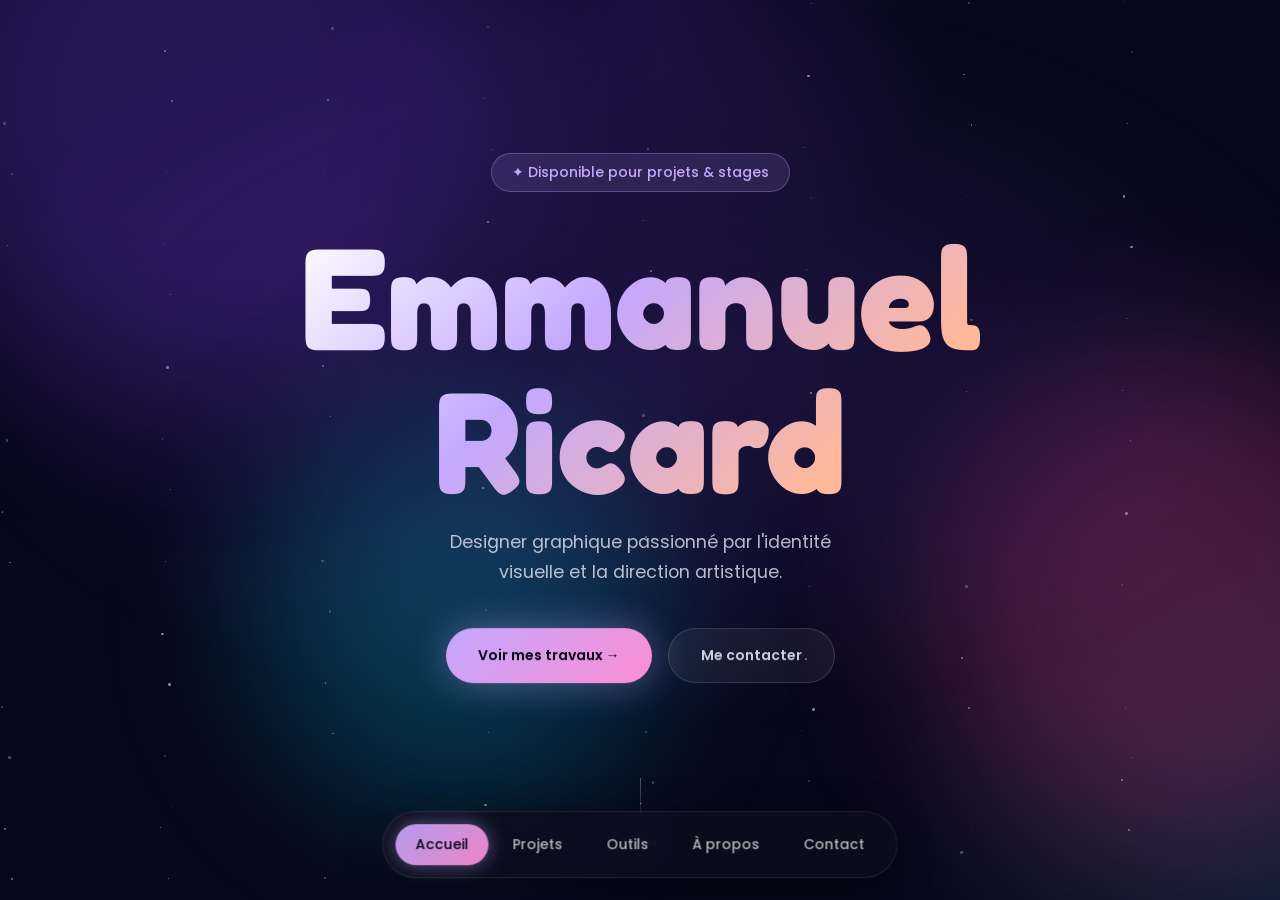
==== commit 46019835: "processus projet rajouté, images changés à webp" ====
--- a/index.html
+++ b/index.html
@@ -44,7 +44,7 @@
   <section id="work">
     <div class="sec-header">
       <p class="label" style="color:var(--peach)">✦ Projets</p>
-      <h2>Ce que je crée</h2>
+      <h2>Mes projets</h2>
     </div>
     <div class="projects-grid" id="projects-grid"></div>
   </section>
@@ -94,7 +94,7 @@
 <div id="page-project" class="page hidden">
   <!-- En-tête du projet -->
   <div class="proj-hero">
-    <img id="ph-img" src="" alt="" />
+    <img id="ph-img" src="" alt="" loading="lazy" />
     <div class="proj-hero-overlay"></div>
     <div class="proj-hero-shimmer"></div>
     <div class="proj-hero-cat" id="ph-cat"></div>
@@ -158,6 +158,38 @@
       <p class="label" style="color:var(--lavender);margin-bottom:20px">✦ Vidéo</p>
       <div class="video-frame">
         <iframe id="ph-video" src="" allow="accelerometer; autoplay; clipboard-write; encrypted-media; gyroscope; picture-in-picture" allowfullscreen></iframe>
+      </div>
+    </div>
+
+    <!-- Processus de création du projet -->
+    <div id="ph-process-wrap" class="process-wrap" style="display:none">
+      <p class="label" style="color:var(--mint);margin-bottom:20px">✦ Processus de création</p>
+      <div class="process-section bubble">
+        <div class="process-step">
+          <div class="process-step__index">01</div>
+          <div>
+            <h3 class="process-step__title">Définir l'identité visuelle</h3>
+            <p class="process-step__text">Avant de concevoir la maquette de l'application, nous avons d'abord défini son identité visuelle : couleurs primaires, typographie, logo, etc. Nous avons créé un moodboard d'inspiration, puis expérimenté différentes combinaisons de couleurs jusqu'à trouver une harmonie entre le logo et les textes.</p>
+          </div>
+        </div>
+
+        <div class="process-gallery" id="ph-process-gallery"></div>
+
+        <div class="process-step">
+          <div class="process-step__index">02</div>
+          <div>
+            <h3 class="process-step__title">Poser les fondamentaux</h3>
+            <p class="process-step__text">Ensuite, nous avons défini les fondamentaux de l'application : ses fonctionnalités essentielles et son fonctionnement général. J'ai ainsi pu démarrer la création de la maquette sur Figma Make.</p>
+          </div>
+        </div>
+
+        <div class="process-step">
+          <div class="process-step__index">03</div>
+          <div>
+            <h3 class="process-step__title">Affiner l'expérience</h3>
+            <p class="process-step__text">J'ai ensuite affiné l'application en incorporant les suggestions de mon équipe : ajout de fonctionnalités, intégration d'animations, réorganisation de l'interface, création de nouvelles pages et autres améliorations pour offrir une expérience moderne, pratique et intuitive.</p>
+          </div>
+        </div>
       </div>
     </div>
 
--- a/css/base.css
+++ b/css/base.css
@@ -145,9 +145,20 @@
 }
 
 /* Grille des projets sur la page d'accueil. */
-#work { padding: 80px 24px; min-height: 100vh; scroll-snap-align: start; }
-
-.sec-header { text-align: center; margin-bottom: 64px; }
+#work {
+  padding: 80px 24px;
+  min-height: 100vh;
+  display: flex;
+  flex-direction: column;
+  justify-content: center;
+  scroll-snap-align: start;
+}
+
+.sec-header {
+  text-align: center;
+  margin-bottom: 56px;
+  transform: translateY(-18px);
+}
 .sec-header h2 { font-family: var(--fd); font-size: clamp(2rem,5vw,3.5rem); font-weight: 700; color: #fff; }
 
 .projects-grid { display: grid; grid-template-columns: 1fr; gap: 20px; max-width: 1152px; margin: 0 auto; }
@@ -425,3 +436,71 @@
 .desc-block { border-radius: 1rem; padding: 24px; }
 .desc-block p { color: rgba(240,240,255,.75); line-height: 1.8; font-size: .9rem; }
 .video-wrap { margin-bottom: 56px; }
+.process-wrap { margin-bottom: 56px; }
+.process-section {
+  padding: 28px;
+  border-radius: 1.25rem;
+  background: rgba(255,255,255,.04);
+  border: 1px solid rgba(255,255,255,.08);
+}
+.process-step {
+  display: grid;
+  grid-template-columns: auto 1fr;
+  gap: 16px;
+  align-items: start;
+}
+.process-step + .process-step { margin-top: 28px; }
+.process-step__index {
+  width: 42px;
+  height: 42px;
+  border-radius: 9999px;
+  display: grid;
+  place-items: center;
+  flex: 0 0 auto;
+  background: linear-gradient(135deg, rgba(127,240,228,.16), rgba(196,168,255,.16));
+  border: 1px solid rgba(255,255,255,.1);
+  color: var(--white);
+  font-size: .78rem;
+  font-weight: 700;
+  letter-spacing: .08em;
+}
+.process-step__title {
+  margin: 0 0 10px;
+  font-size: 1.05rem;
+  color: var(--white);
+}
+.process-step__text {
+  color: rgba(240,240,255,.75);
+  line-height: 1.85;
+  font-size: .92rem;
+}
+.process-gallery {
+  display: grid;
+  grid-template-columns: repeat(2, minmax(0, 1fr));
+  gap: 12px;
+  margin: 28px 0;
+}
+@media(min-width:768px){ .process-gallery { grid-template-columns: repeat(4, minmax(0, 1fr)); } }
+.process-photo {
+  display: block;
+  width: 100%;
+  aspect-ratio: 1 / 1;
+  border-radius: 1rem;
+  overflow: hidden;
+  background: rgba(255,255,255,.05);
+  border: 1px solid rgba(255,255,255,.08);
+}
+.process-photo img {
+  width: 100%;
+  height: 100%;
+  object-fit: cover;
+}
+.process-photo--empty {
+  display: grid;
+  place-items: center;
+  color: rgba(240,240,255,.45);
+  font-size: .78rem;
+  letter-spacing: .08em;
+  text-transform: uppercase;
+  border-style: dashed;
+}
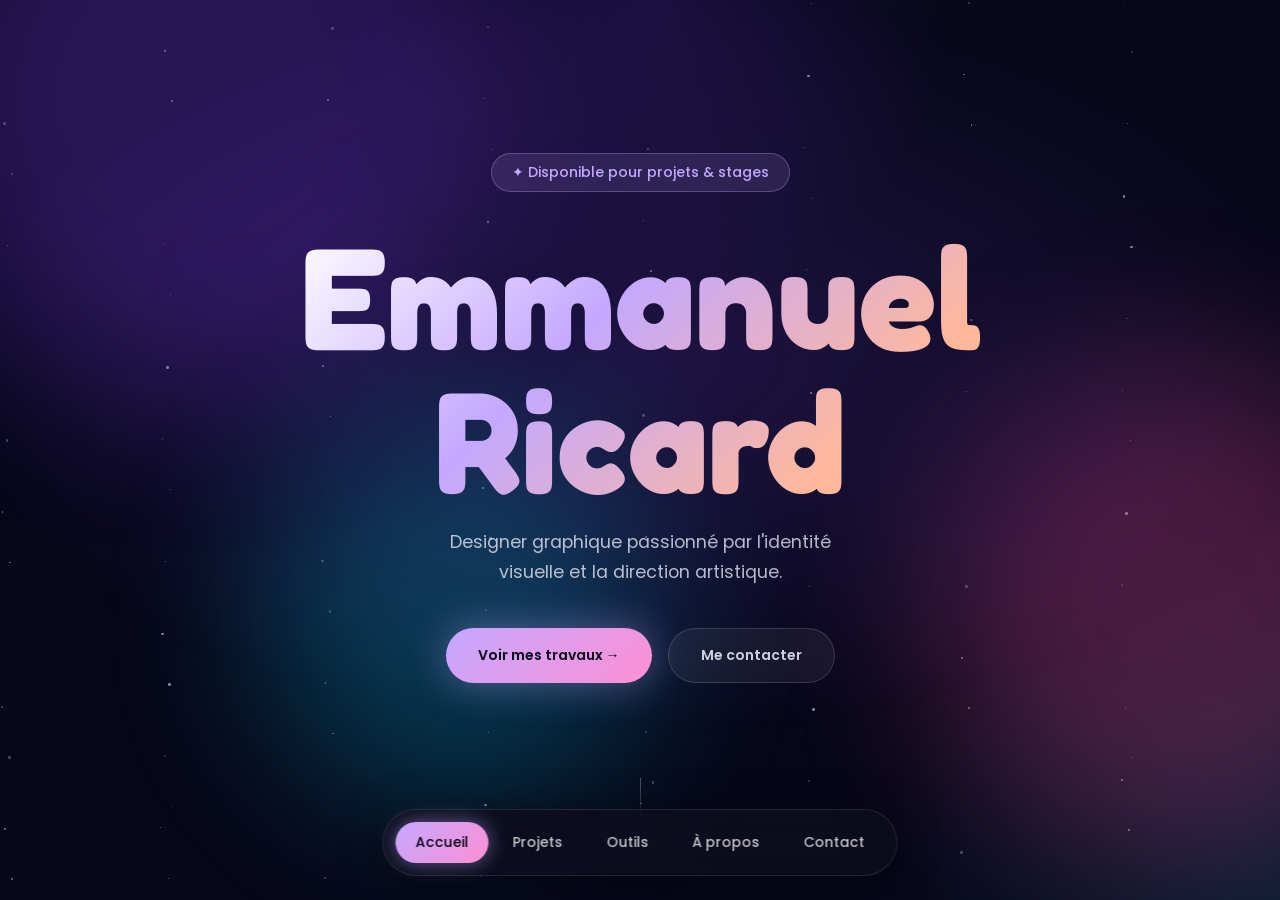
==== commit 0122a8a8: "effet parallaxe, déplacement de souris" ====
--- a/index.html
+++ b/index.html
@@ -8,13 +8,13 @@
   <link rel="preconnect" href="https://fonts.googleapis.com" />
   <link rel="preconnect" href="https://fonts.gstatic.com" crossorigin />
   <link href="https://fonts.googleapis.com/css2?family=Fredoka:wght@400;600;700&family=Poppins:wght@300;400;500;600&display=swap" rel="stylesheet" />
-  <link rel="stylesheet" href="./css/variables.css" />
-  <link rel="stylesheet" href="./css/base.css" />
-  <link rel="stylesheet" href="./css/layout.css" />
-  <link rel="stylesheet" href="./css/composants/proj-card.css" />
-  <link rel="stylesheet" href="./css/composants/caroussel.css" />
-  <link rel="stylesheet" href="./css/composants/lightbox.css" />
-  <link rel="stylesheet" href="./css/composants/navigation.css" />
+  <link rel="stylesheet" href="./css/variables.css?v=9" />
+  <link rel="stylesheet" href="./css/base.css?v=9" />
+  <link rel="stylesheet" href="./css/layout.css?v=9" />
+  <link rel="stylesheet" href="./css/composants/proj-card.css?v=9" />
+  <link rel="stylesheet" href="./css/composants/caroussel.css?v=9" />
+  <link rel="stylesheet" href="./css/composants/lightbox.css?v=9" />
+  <link rel="stylesheet" href="./css/composants/navigation.css?v=9" />
 </head>
 <body>
 
@@ -249,7 +249,7 @@
 
 <!-- GSAP -->
 <script src="https://cdnjs.cloudflare.com/ajax/libs/gsap/3.12.5/gsap.min.js"></script>
-<script src="./js/data.js?v=2"></script>
-<script src="./js/main.js?v=7"></script>
+<script src="./js/data.js?v=9"></script>
+<script src="./js/main.js?v=9"></script>
 </body>
 </html>
--- a/css/base.css
+++ b/css/base.css
@@ -82,6 +82,22 @@
   -webkit-tap-highlight-color: transparent;
 }
 
+.mouse-trail {
+  position: fixed;
+  left: 0;
+  top: 0;
+  width: 12px;
+  height: 12px;
+  border-radius: 50%;
+  background: radial-gradient(circle, rgba(196,168,255,0.9) 0%, rgba(255,143,212,0.4) 38%, rgba(255,255,255,0) 72%);
+  box-shadow: 0 0 18px rgba(196,168,255,0.45);
+  pointer-events: none;
+  z-index: 9999;
+  opacity: 0;
+  transform: translate(-50%, -50%) scale(1);
+  transition: opacity 0.08s ease;
+}
+
 .sec-title {
   font-family: var(--fd);
 }
@@ -337,15 +353,29 @@
   color: rgba(240,240,255,.8); font-family: var(--fb); font-size: .875rem;
   font-weight: 500; cursor: pointer; backdrop-filter: blur(16px);
 }
-.proj-hero { position: relative; width: 100%; height: 55vh; min-height: 288px; overflow: hidden; }
+.proj-hero {
+  position: relative; width: 100%; height: 55vh; min-height: 288px; overflow: hidden;
+  isolation: isolate;
+  background: #090b1a;
+}
 .proj-hero img {
-  width: 100%; height: 100%; object-fit: cover;
-  transition: transform .6s cubic-bezier(.22,1,.36,1), filter .5s;
+  position: relative;
+  top: -8%;
+  width: 100%;
+  height: 116%;
+  object-fit: cover;
+  transform: scale(1.16) translate3d(0, -28px, 0);
+  transform-origin: center center;
+  transition: transform .18s linear, filter .4s ease;
+  will-change: transform, filter;
+  pointer-events: none;
+  display: block;
+  backface-visibility: hidden;
 }
 .proj-hero.cheqa-hero img { object-position: center 6%; }
-.proj-hero:hover img { transform: scale(1.06); filter: brightness(1.07) saturate(1.1); }
+.proj-hero:hover img { filter: brightness(1.07) saturate(1.1); }
 .proj-hero-overlay {
-  position: absolute; inset: 0;
+  position: absolute; inset: 0; z-index: 1; pointer-events: none;
   background: linear-gradient(to bottom,rgba(7,7,26,.14) 0%,rgba(7,7,26,.48) 75%,rgba(7,7,26,.56) 100%);
   opacity: 1;
   transition: opacity .7s cubic-bezier(.22,1,.36,1);
@@ -403,6 +433,8 @@
 .proj-hero-text {
   position: absolute; bottom: 40px; left: 0; right: 0; z-index: 2;
   padding: 0 24px; max-width: 960px; margin: 0 auto;
+  will-change: transform;
+  transition: transform .18s linear;
 }
 .proj-hero-label { font-size: .7rem; letter-spacing: .15em; text-transform: uppercase; color: var(--lavender); margin-bottom: 12px; }
 .proj-hero-headline {
@@ -417,7 +449,27 @@
 .proj-hero-date {
   display: none;
 }
-.proj-content { max-width: 896px; margin: 0 auto; padding: 0 24px 128px; position: relative; z-index: 2; }
+.proj-content { max-width: 896px; margin: 0 auto; padding: 0 24px 128px; position: relative; z-index: 3; }
+.project-reveal {
+  opacity: 0;
+  transform: translateY(18px);
+  transition: opacity .38s ease, transform .38s ease;
+  will-change: transform, opacity;
+}
+.project-reveal.is-visible {
+  opacity: 1;
+  transform: translateY(0);
+}
+
+.reveal-on-load {
+  opacity: 0;
+  transform: translateY(18px);
+  transition: opacity .35s ease, transform .35s ease;
+}
+.reveal-on-load.is-visible {
+  opacity: 1;
+  transform: translateY(0);
+}
 .resumé-block {
   margin: 40px 0; padding: 20px 24px; border-radius: 1rem;
   background: rgba(196,168,255,.07); border: 1px solid rgba(196,168,255,.18);
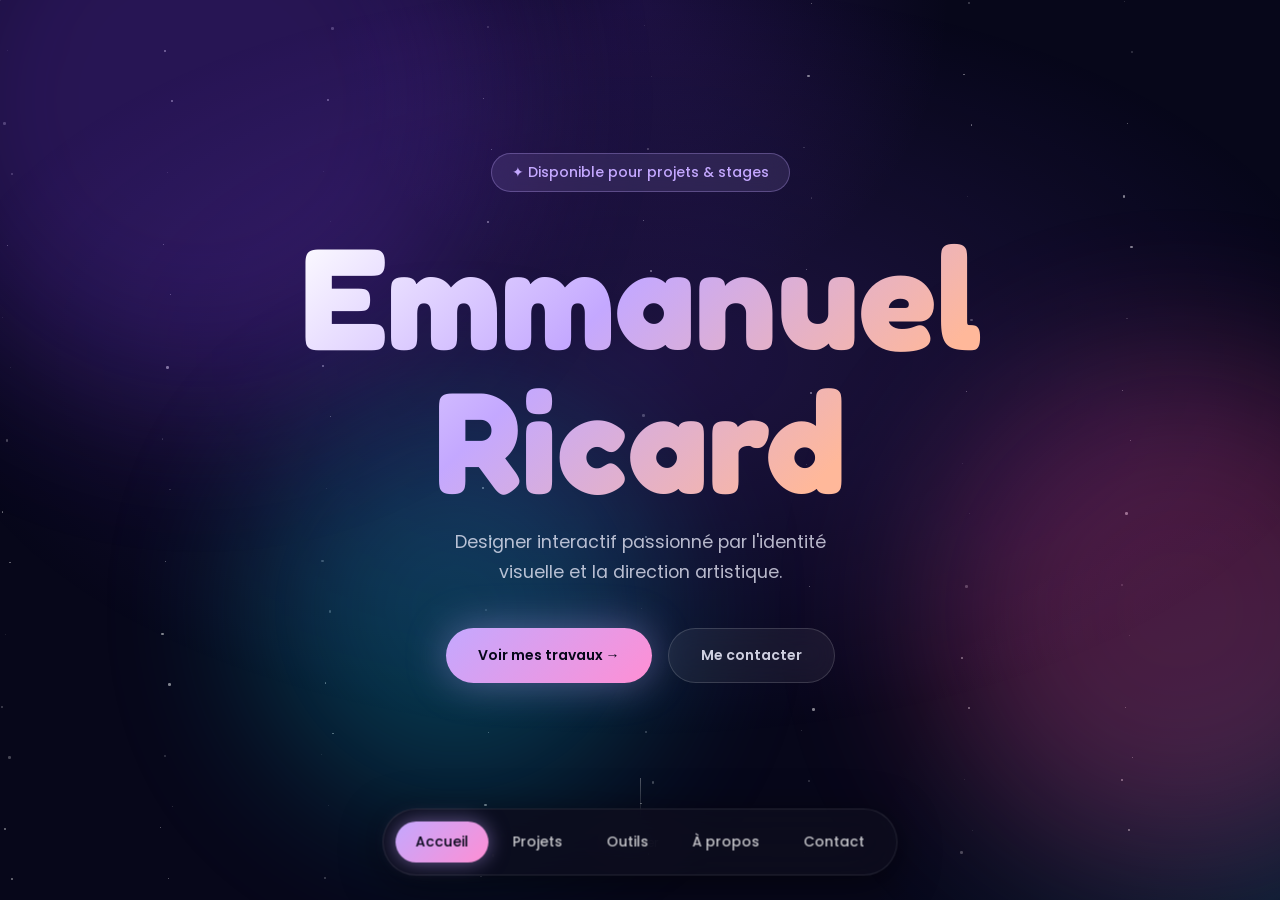
==== commit 37c04984: "corrections finales" ====
--- a/index.html
+++ b/index.html
@@ -1,10 +1,14 @@
 <!doctype html>
+<!-- ==========================================================================
+     Structure principale du portfolio
+     Organisation : décor global, accueil, page projet, navigations et scripts.
+     ========================================================================== -->
 <html lang="fr">
 <head>
   <meta name="robots" content="noindex, nofollow">
   <meta charset="UTF-8" />
   <meta name="viewport" content="width=device-width, initial-scale=1.0" />
-  <title>Emmanuel Ricard — Designer Graphique</title>
+  <title>Emmanuel Ricard — Designer Interactif</title>
   <link rel="preconnect" href="https://fonts.googleapis.com" />
   <link rel="preconnect" href="https://fonts.gstatic.com" crossorigin />
   <link href="https://fonts.googleapis.com/css2?family=Fredoka:wght@400;600;700&family=Poppins:wght@300;400;500;600&display=swap" rel="stylesheet" />
@@ -18,21 +22,22 @@
 </head>
 <body>
 
-<!-- Fond animé du site : étoiles + orbes lumineux -->
+<!-- ── Décor d'arrière-plan ───────────────────────────────────────────── -->
+<!-- Le décor reste indépendant du contenu et est généré en partie par main.js. -->
 <div id="stars"></div>
-<!-- Orbes décoratifs placés en arrière-plan -->
+<!-- Halos lumineux statiques placés derrière les pages. -->
 <div class="orb" style="width:600px;height:600px;background:#7c3aed;top:-200px;left:-100px"></div>
 <div class="orb" style="width:500px;height:500px;background:#ec4899;top:40%;right:-150px"></div>
 <div class="orb" style="width:400px;height:400px;background:#06b6d4;bottom:10%;left:20%"></div>
 
-<!-- ══ ACCUEIL ══════════════════════════════════════════════════════════ -->
+<!-- ── Page d'accueil ──────────────────────────────────────────────────── -->
 <div id="page-home" class="page">
 
-  <!-- Accueil : présentation principale et accès rapide aux sections -->
+  <!-- Section d'introduction et accès rapides vers les autres sections. -->
   <section id="hero">
     <div class="hero-badge">✦ Disponible pour projets & stages</div>
     <h1 class="hero-title">Emmanuel<br>Ricard</h1>
-    <p class="hero-sub">Designer graphique passionné par l'identité visuelle et la direction artistique.</p>
+    <p class="hero-sub">Designer interactif passionné par l'identité visuelle et la direction artistique.</p>
     <div class="hero-btns">
       <button class="btn-primary bubble" onclick="scrollToId('work')">Voir mes travaux →</button>
       <button class="btn-ghost  bubble" onclick="scrollToId('contact')">Me contacter</button>
@@ -40,7 +45,7 @@
     <div class="scroll-hint"><div class="scroll-line"></div>Défiler</div>
   </section>
 
-  <!-- Grille des projets cliquables -->
+  <!-- Grille des projets générée dynamiquement par main.js. -->
   <section id="work">
     <div class="sec-header">
       <p class="label" style="color:var(--peach)">✦ Projets</p>
@@ -49,7 +54,7 @@
     <div class="projects-grid" id="projects-grid"></div>
   </section>
 
-  <!-- Outils et logiciels utilisés -->
+  <!-- Outils et logiciels regroupés par niveau de maîtrise. -->
   <section id="skills">
     <div class="tools-box">
       <p class="label" style="color:var(--peach)">✦ Outils</p>
@@ -58,23 +63,23 @@
     </div>
   </section>
 
-  <!-- Présentation personnelle et intention du portfolio -->
+  <!-- Présentation personnelle et intention du portfolio. -->
   <section id="about">
     <div class="about-grid">
       <div class="about-panel">
         <div class="about-card about-card--title">
           <p class="label" style="color:var(--lavender)">✦ À propos</p>
-          <h2 class="sec-title">Designer graphique, <span>créatif et curieux.</span></h2>
+          <h2 class="sec-title">Designer interactif, <span>créatif et curieux.</span></h2>
         </div>
         <div class="about-card about-card--text">
-          <p class="body-text">Je suis Emmanuel Ricard, étudiant en design graphique avec une passion pour les univers visuels forts et expressifs. Mon approche mêle rigueur typographique, sens des couleurs et une sensibilité aux tendances actuelles.</p>
-          <p class="body-text">Je cherche à rejoindre une équipe ambitieuse où je pourrai contribuer à des projets de branding, de communication ou de design numérique.</p>
-        </div>
-      </div>
-    </div>
-  </section>
-
-  <!-- Coordonnées et téléchargement du CV -->
+          <p class="body-text">Je suis Emmanuel Ricard, étudiant en techniques d'intégration multimédia, avec une passion pour les univers visuels forts et expressifs. Mon approche mêle rigueur artistique, création d'une expérience immersive et une sensibilité aux tendances actuelles.</p>
+          <p class="body-text">Je cherche à rejoindre une équipe ambitieuse où je pourrai contribuer à des projets de design numérique, de communication ou de branding.</p>
+        </div>
+      </div>
+    </div>
+  </section>
+
+  <!-- Coordonnées, appel à l'action et téléchargement du CV. -->
   <section id="contact">
     <div class="contact-card">
       <p class="label" style="color:var(--lavender)">✦ Contact</p>
@@ -87,12 +92,13 @@
     </div>
 
 
-    <div class="footer">© 2026 Emmanuel Ricard — Designer Graphique</div>
-  </section>
-</div>
-<!-- ══ PROJETS ════════════════════════════════════════════════════════ -->
+
+    <div class="footer">© 2026 Emmanuel Ricard — Designer Interactif</div>
+  </section>
+</div>
+<!-- ── Page de détail d'un projet ─────────────────────────────────────── -->
 <div id="page-project" class="page hidden">
-  <!-- En-tête du projet -->
+  <!-- En-tête visuel dont le contenu est rempli par main.js. -->
   <div class="proj-hero">
     <img id="ph-img" src="" alt="" loading="lazy" />
     <div class="proj-hero-overlay"></div>
@@ -107,10 +113,10 @@
     </div>
   </div>
 
-  <!-- Séparation visuelle entre l'image bannière et le contenu du projet -->
+  <!-- Séparation visuelle entre la bannière et le contenu détaillé. -->
   <div class="proj-divider" aria-hidden="true"></div>
 
-  <!-- Contenu détaillé du projet sélectionné -->
+  <!-- Toutes les informations du projet sélectionné sont injectées ici. -->
   <div class="proj-content">
     <div class="resumé-block bubble" id="ph-resumé"></div>
 
@@ -128,7 +134,7 @@
       </div>
     </div>
 
-    <!-- Carrousels et galeries d'images du projet -->
+    <!-- Galeries principales et archives éventuelles du projet. -->
     <div id="ph-galleries">
       <div id="ph-carousel" class="carousel" style="display:none">
         <p class="label" style="color:var(--mint);margin-bottom:20px">✦ Galerie</p>
@@ -153,7 +159,7 @@
       </div>
     </div>
 
-    <!-- Vidéo intégrée du projet-->
+    <!-- Vidéo intégrée, affichée uniquement si une source est disponible. -->
     <div id="ph-video-wrap" class="video-wrap" style="display:none">
       <p class="label" style="color:var(--lavender);margin-bottom:20px">✦ Vidéo</p>
       <div class="video-frame">
@@ -161,7 +167,7 @@
       </div>
     </div>
 
-    <!-- Processus de création du projet -->
+    <!-- Étapes de conception et galerie associée au processus. -->
     <div id="ph-process-wrap" class="process-wrap" style="display:none">
       <p class="label" style="color:var(--mint);margin-bottom:20px">✦ Processus de création</p>
       <div class="process-section bubble">
@@ -193,13 +199,13 @@
       </div>
     </div>
 
-    <!-- Sources et références du projet -->
+    <!-- Sources et références affichées lorsqu'elles existent. -->
     <div id="ph-sources" class="sources-section" style="display:none">
       <p class="label" style="color:var(--lavender);margin-bottom:20px">✦ Sources</p>
       <div class="sources-grid" id="ph-sources-list"></div>
     </div>
 
-    <!-- lien vers la page externe du projet -->
+    <!-- Appel à l'action vers la page externe du projet. -->
     <div id="ph-cta" class="cta-section">
       <h2 id="ph-cta-title" class="cta-title">Expériencer le jeu</h2>
       <p id="ph-cta-sub" class="cta-sub">Disponible sur itch.io — navigateur</p>
@@ -212,7 +218,8 @@
 
 <button id="proj-top-back" class="nav-btn active proj-top-back" type="button">← Retour</button>
 
-<!-- Navigation mobile compacte -->
+<!-- ── Navigations globales ────────────────────────────────────────────── -->
+<!-- Navigation mobile compacte. -->
 <button id="burger-btn" aria-label="Menu">
   <span></span><span></span><span></span>
 </button>
@@ -224,7 +231,7 @@
   <button class="burger-item" data-target="contact">Contact</button>
 </div>
 
-<!-- Navigation principale -->
+<!-- Navigation principale de la page d'accueil. -->
 <nav id="bottom-nav">
   <button class="nav-btn active" data-target="hero">Accueil</button>
   <button class="nav-btn" data-target="work">Projets</button>
@@ -233,7 +240,7 @@
   <button class="nav-btn" data-target="contact">Contact</button>
 </nav>
 
-<!-- Navigation en vue projet -->
+<!-- Navigation spécifique à la vue détaillée d'un projet. -->
 <nav id="proj-nav">
   <button class="nav-btn active" id="proj-nav-back">← Retour</button>
   <div class="proj-nav-divider"></div>
@@ -242,12 +249,12 @@
   </button>
 </nav>
 
-<!-- Sélecteur pour passer rapidement d'un projet à l'autre -->
+<!-- Sélecteur permettant de changer rapidement de projet. -->
 <div id="proj-switcher-menu">
   <div id="proj-switcher-list"></div>
 </div>
 
-<!-- GSAP -->
+<!-- ── Dépendances et scripts ─────────────────────────────────────────── -->
 <script src="https://cdnjs.cloudflare.com/ajax/libs/gsap/3.12.5/gsap.min.js"></script>
 <script src="./js/data.js?v=9"></script>
 <script src="./js/main.js?v=9"></script>
--- a/css/variables.css
+++ b/css/variables.css
@@ -1,5 +1,11 @@
 
-/* Variables globales de couleurs et de typographies. */
+/* ==========================================================================
+   Variables du thème
+   Palette et familles typographiques partagées par toutes les feuilles CSS.
+   ========================================================================== */
+
+/* ── Couleurs et typographies ──────────────────────────────────────────── */
+/* Les variables évitent de dupliquer les valeurs dans les composants. */
 :root {
   --bg:       #07071a;
   --lavender: #c4a8ff;
--- a/css/base.css
+++ b/css/base.css
@@ -1,4 +1,10 @@
-/* Base globale : remet les marges à zéro et garde un calcul de taille prévisible. */
+/* ==========================================================================
+   Styles de base et sections communes
+   Normalisation, accessibilité, structure des pages et sections d'accueil.
+   ========================================================================== */
+
+/* ── Réinitialisation et règles globales ───────────────────────────────── */
+/* Garantit un calcul de dimensions prévisible et une base cohérente. */
 *, *::before, *::after { box-sizing: border-box; margin: 0; padding: 0; }
 
 html, body {
@@ -102,12 +108,13 @@
   font-family: var(--fd);
 }
 
-/* Pages en plein écran : une page d'accueil et une page projet. */
+/* ── Conteneurs de pages ───────────────────────────────────────────────── */
+/* Deux vues plein écran sont utilisées : l'accueil et le détail projet. */
 .page { position: fixed; inset: 0; z-index: 1; overflow-y: auto; overflow-x: hidden; scroll-snap-type: y mandatory; }
 .page.hidden { display: none; }
 
 
-/* Section d'accueil principale. */
+/* ── Section d'accueil ─────────────────────────────────────────────────── */
 #hero {
   min-height: 100vh; display: flex; flex-direction: column;
   align-items: center; justify-content: center;
@@ -144,7 +151,7 @@
 }
 @keyframes pulse-line { 0%,100%{opacity:.3} 50%{opacity:.8} }
 
-/* Styles des boutons principaux du site. */
+/* ── Boutons d'action ──────────────────────────────────────────────────── */
 .btn-primary {
   padding: 16px 32px; border-radius: 9999px; border: none;
   background: linear-gradient(135deg,#c4a8ff,#ff8fd4);
@@ -160,7 +167,7 @@
   text-decoration: none; display: inline-block;
 }
 
-/* Grille des projets sur la page d'accueil. */
+/* ── Grille des projets ────────────────────────────────────────────────── */
 #work {
   padding: 80px 24px;
   min-height: 100vh;
@@ -181,7 +188,7 @@
 @media(min-width:640px) { .projects-grid { grid-template-columns: repeat(2,1fr); } }
 @media(min-width:1024px){ .projects-grid { grid-template-columns: repeat(3,1fr); } }
 
-/* Bloc de présentation personnelle. */
+/* ── Section « À propos » ──────────────────────────────────────────────── */
 #about { padding: 112px 24px; min-height: 100vh; display: flex; align-items: center; scroll-snap-align: start; }
 .about-grid {
   display: grid;
@@ -256,7 +263,7 @@
 .stat-label { font-size: .75rem; color: rgba(255,255,255,.7); margin-top: 4px; }
 
 
-/* Liste des outils classés par niveau. */
+/* ── Compétences et outils ─────────────────────────────────────────────── */
 #skills { padding: 80px 24px; min-height: 100vh; display: flex; align-items: center; scroll-snap-align: start; }
 .tools-box {
   max-width: 960px; margin: 0 auto; position: relative; overflow: hidden;
@@ -298,7 +305,7 @@
 }
 
 
-/* ── Contact ───────────────────────────────────────────────────── */
+/* ── Section Contact ───────────────────────────────────────────────────── */
 #contact { padding: 112px 24px 40px; min-height: 100vh; display: flex; flex-direction: column; justify-content: center; scroll-snap-align: start; }
 .contact-card {
   max-width: 720px; margin: 0 auto; border-radius: 2.5rem;
@@ -344,7 +351,7 @@
 }
 
 
-/* ── page de projet ──────────────────────────────────────────────── */
+/* ── Page de détail d'un projet ───────────────────────────────────────── */
 .back-btn {
   position: fixed; top: 24px; left: 24px; z-index: 50;
   display: flex; align-items: center; gap: 8px;
@@ -459,6 +466,27 @@
 .project-reveal.is-visible {
   opacity: 1;
   transform: translateY(0);
+}
+/* Après l'apparition, les éléments peuvent être survolés sans que la
+   transition d'entrée de .project-reveal ralentisse l'effet .bubble. */
+.project-reveal.is-visible.bubble {
+  transition: opacity .38s ease, transform .2s ease;
+}
+/* Les cartes interactives de la page projet réagissent directement au survol,
+   sans attendre une animation JavaScript déclenchée après coup. */
+#page-project .meta-card,
+#page-project .desc-block,
+#page-project .process-section {
+  transform-origin: center;
+  transition: transform .2s ease, border-color .2s ease, box-shadow .2s ease;
+  transition-delay: 0s !important;
+  will-change: transform;
+}
+#page-project .meta-card:hover,
+#page-project .desc-block:hover,
+#page-project .process-section:hover {
+  transition-delay: 0s !important;
+  transform: translateY(-3px) scale(1.04);
 }
 
 .reveal-on-load {
@@ -537,15 +565,27 @@
   display: block;
   width: 100%;
   aspect-ratio: 1 / 1;
+  padding: 0;
   border-radius: 1rem;
   overflow: hidden;
   background: rgba(255,255,255,.05);
   border: 1px solid rgba(255,255,255,.08);
+  cursor: pointer;
+  transition: transform .2s, border-color .2s, box-shadow .2s, opacity .2s;
+}
+.process-photo:hover {
+  transform: translateY(-2px);
+  border-color: rgba(196,168,255,.45);
+  box-shadow: 0 12px 24px rgba(196,168,255,.14);
+}
+.process-gallery.cheqa-process-gallery .process-photo {
+  aspect-ratio: 16 / 9;
 }
 .process-photo img {
   width: 100%;
   height: 100%;
   object-fit: cover;
+  cursor: zoom-in;
 }
 .process-photo--empty {
   display: grid;
--- a/css/layout.css
+++ b/css/layout.css
@@ -1,4 +1,10 @@
-/* Fond atmosphérique du site : étoiles et orbes lumineux. */
+/* ==========================================================================
+   Mise en page décorative
+   Éléments d'arrière-plan positionnés indépendamment du contenu principal.
+   ========================================================================== */
+
+/* ── Étoiles et halos lumineux ────────────────────────────────────────── */
+/* Ces éléments sont purement décoratifs et ne bloquent aucune interaction. */
 #stars { position: fixed; inset: 0; pointer-events: none; z-index: 0; }
 .star  { position: absolute; border-radius: 50%; background: #fff; }
 .orb   { position: fixed; border-radius: 50%; filter: blur(80px); opacity: .28; pointer-events: none; z-index: 0; }
--- a/css/composants/navigation.css
+++ b/css/composants/navigation.css
@@ -13,6 +13,14 @@
   background: transparent; color: rgba(255,255,255,.75);
   font-family: var(--fb); font-size: .875rem; font-weight: 500; cursor: pointer;
   transition: background .25s ease, color .25s ease, box-shadow .25s ease, transform .2s ease;
+}
+/* La surbrillance au survol confirme visuellement que le bouton est cliquable. */
+.nav-btn:hover,
+.nav-btn:focus-visible {
+  background: rgba(196,168,255,.18);
+  color: #fff;
+  box-shadow: 0 0 16px rgba(196,168,255,.25);
+  transform: translateY(-2px);
 }
 .nav-btn.active {
   transition: background .25s ease, color .25s ease, box-shadow .25s ease;
@@ -55,7 +63,17 @@
   border: 1px solid rgba(255,255,255,.1); box-shadow: 0 4px 20px rgba(0,0,0,.4);
   color: rgba(255,255,255,.75); font-family: var(--fb); font-size: .875rem;
   font-weight: 500; cursor: pointer; text-align: center;
-  transition: color .2s;
+  transition: background .25s ease, border-color .25s ease, color .25s ease,
+    box-shadow .25s ease, transform .2s ease;
+}
+/* Même retour visuel pour les boutons du menu mobile lorsqu'ils sont survolés. */
+.burger-item:hover,
+.burger-item:focus-visible {
+  background: rgba(196,168,255,.22);
+  border-color: rgba(196,168,255,.45);
+  color: #fff;
+  box-shadow: 0 0 18px rgba(196,168,255,.3);
+  transform: translateY(-2px);
 }
 .burger-item.active {
   background: linear-gradient(135deg,#c4a8ff,#ff8fd4);
@@ -147,4 +165,12 @@
 .nav-btn.active {
   background: linear-gradient(135deg,#c4a8ff,#ff8fd4);
   color: #07071a; box-shadow: 0 0 20px rgba(196,168,255,.5);
+}
+/* L'état actif conserve sa priorité tout en réagissant au survol. */
+.nav-btn.active:hover,
+.nav-btn.active:focus-visible,
+.burger-item.active:hover,
+.burger-item.active:focus-visible {
+  filter: brightness(1.12);
+  transform: translateY(-2px);
 }
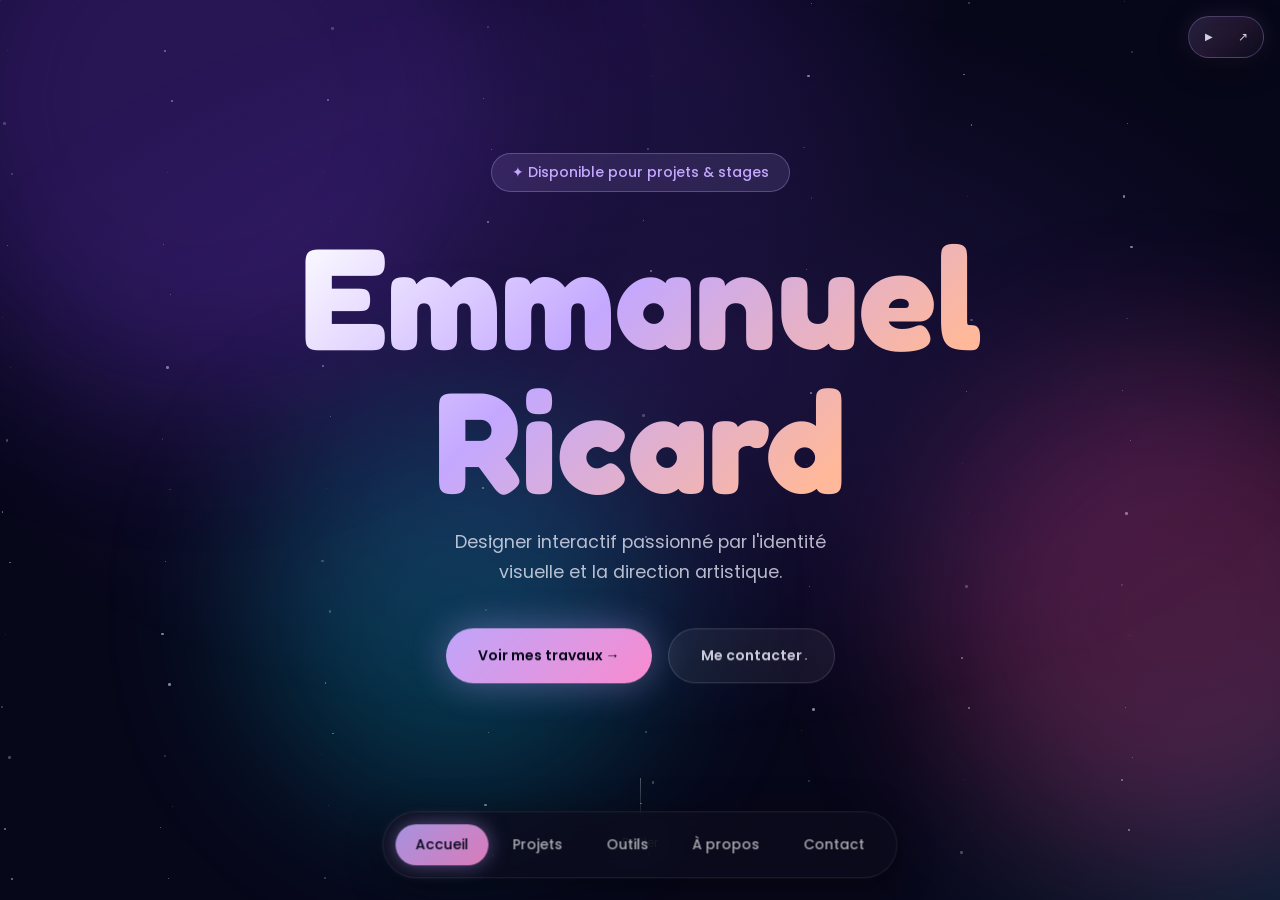
==== commit 6db61868: "rajout lecteur audio" ====
--- a/index.html
+++ b/index.html
@@ -22,6 +22,25 @@
 </head>
 <body>
 
+<!-- ── Lecteur musical ─────────────────────────────────────────────────── -->
+<!-- La musique reste contrôlable manuellement et n'est pas lancée
+     automatiquement afin de respecter les règles des navigateurs. -->
+<aside id="music-player" aria-label="Lecteur de musique">
+  <audio id="page-music" src="./assets/page_music.mp3" preload="metadata" loop></audio>
+  <button id="music-toggle" type="button" aria-label="Lire la musique" aria-pressed="false">
+    <span class="music-toggle__icon" aria-hidden="true">▶</span>
+    <span class="music-toggle__label">Musique</span>
+  </button>
+  <a
+    class="music-source"
+    href="https://pixabay.com/music/lofi-lo-fi-background-music-loop-calm-study-462843/"
+    target="_blank"
+    rel="noopener noreferrer"
+    aria-label="Ouvrir la source de la musique sur Pixabay"
+    title="Source de la musique sur Pixabay"
+  >↗</a>
+</aside>
+
 <!-- ── Décor d'arrière-plan ───────────────────────────────────────────── -->
 <!-- Le décor reste indépendant du contenu et est généré en partie par main.js. -->
 <div id="stars"></div>
--- a/css/composants/navigation.css
+++ b/css/composants/navigation.css
@@ -1,3 +1,71 @@
+/* Navigation principale affichée en bas de l'écran. */
+#music-player {
+  position: fixed;
+  top: 16px;
+  right: 16px;
+  z-index: 300;
+  display: flex;
+  align-items: center;
+  gap: 2px;
+  padding: 4px;
+  border: 1px solid rgba(196,168,255,.28);
+  border-radius: 9999px;
+  background: linear-gradient(135deg, rgba(196,168,255,.16), rgba(255,143,212,.1) 55%, rgba(13,13,30,.9));
+  backdrop-filter: blur(24px);
+  box-shadow: 0 8px 30px rgba(0,0,0,.45), 0 0 22px rgba(196,168,255,.12);
+}
+#music-toggle,
+.music-source {
+  display: inline-flex;
+  align-items: center;
+  justify-content: center;
+  width: 32px;
+  height: 32px;
+  min-height: 0;
+  padding: 0;
+  border: 0;
+  border-radius: 9999px;
+  color: rgba(240,240,255,.85);
+  font-family: var(--fb);
+  font-size: .72rem;
+  font-weight: 500;
+  text-decoration: none;
+  cursor: pointer;
+  transition: background .2s ease, color .2s ease, transform .2s ease, box-shadow .2s ease;
+}
+#music-toggle:hover,
+#music-toggle:focus-visible,
+.music-source:hover,
+.music-source:focus-visible {
+  background: rgba(196,168,255,.22);
+  color: #fff;
+  transform: translateY(-2px);
+  box-shadow: 0 0 14px rgba(196,168,255,.24);
+}
+#music-toggle[aria-pressed="true"] {
+  background: linear-gradient(135deg, #c4a8ff, #ff8fd4);
+  color: #07071a;
+  box-shadow: 0 0 18px rgba(196,168,255,.42);
+}
+#music-toggle[aria-pressed="true"]:hover,
+#music-toggle[aria-pressed="true"]:focus-visible {
+  filter: brightness(1.1);
+}
+.music-toggle__icon {
+  font-size: .64rem;
+  line-height: 1;
+}
+.music-toggle__label {
+  display: none;
+}
+
+@media (max-width: 600px) {
+  #music-player {
+    top: 16px;
+    right: 16px;
+  }
+}
+
 /* Navigation principale affichée en bas de l'écran. */
 #bottom-nav {
   position: fixed; bottom: 24px; left: 50%; transform: translateX(-50%);
